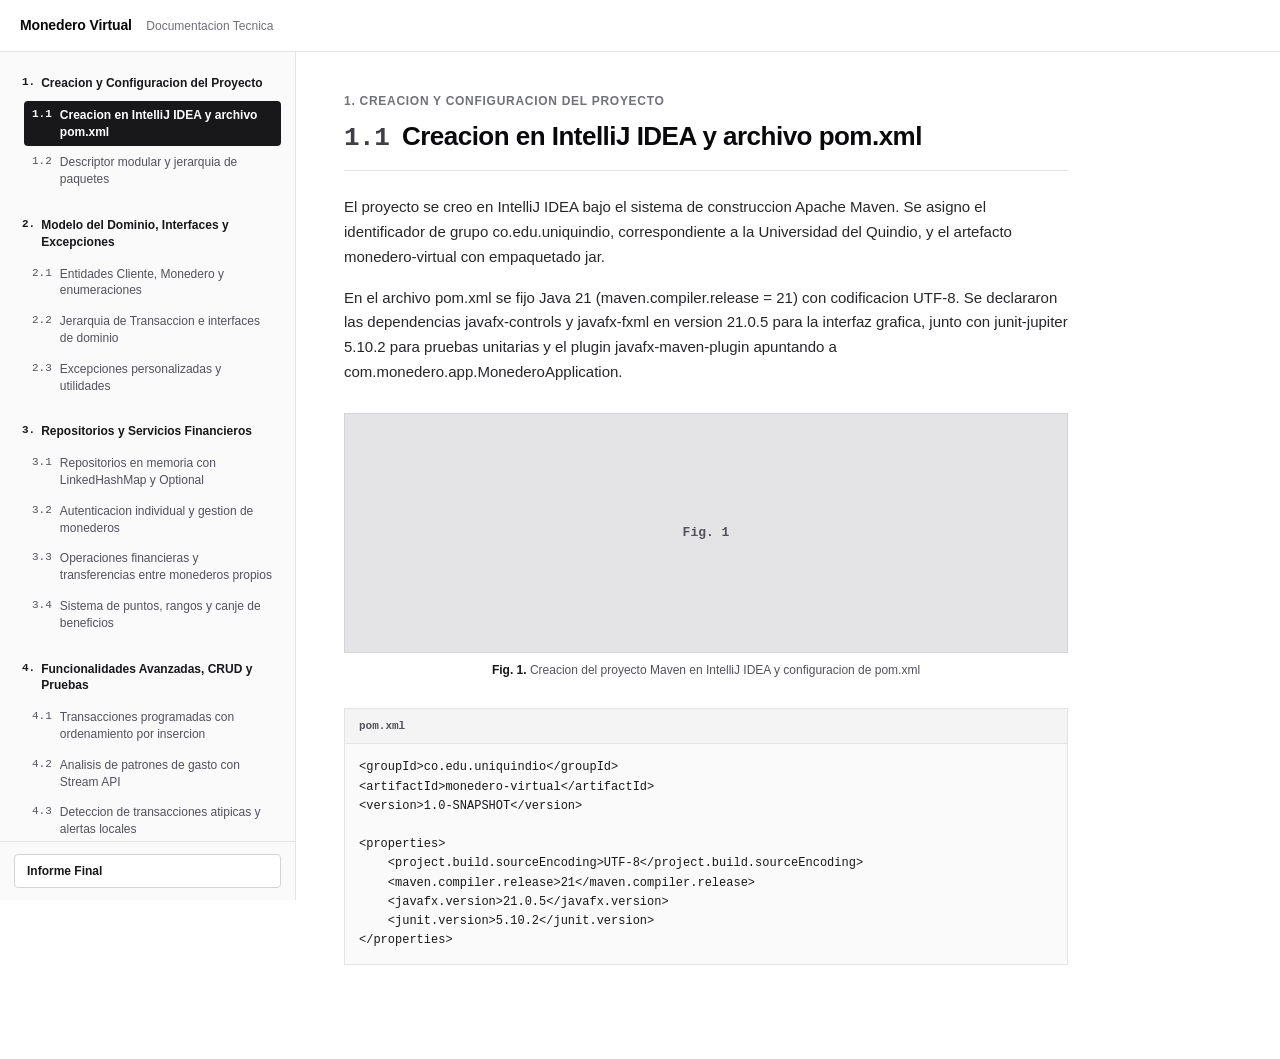
==== index.html @ 84a314a6 "Rename documentacion.html to index.html" ====
<!DOCTYPE html>
<html lang="es">
<head>
  <meta charset="UTF-8" />
  <meta name="viewport" content="width=device-width, initial-scale=1.0" />
  <title>Documentacion — Monedero Virtual</title>
  <style>
    *, *::before, *::after { box-sizing: border-box; }
    html, body { margin: 0; padding: 0; background: #ffffff; color: #18181b; font-family: -apple-system, BlinkMacSystemFont, "Segoe UI", Roboto, Helvetica, Arial, sans-serif; line-height: 1.65; }
    .topbar { position: sticky; top: 0; z-index: 20; height: 52px; border-bottom: 1px solid #e4e4e7; background: #ffffff; display: flex; align-items: center; justify-content: space-between; padding: 0 20px; }
    .topbar-title { font-size: 14px; font-weight: 700; color: #09090b; letter-spacing: -0.01em; }
    .topbar-sub { font-size: 12px; font-weight: 400; color: #71717a; margin-left: 10px; }
    .layout { display: flex; min-height: calc(100vh - 52px); }
    .sidebar { width: 296px; flex-shrink: 0; border-right: 1px solid #e4e4e7; background: #fafafa; display: flex; flex-direction: column; position: sticky; top: 52px; height: calc(100vh - 52px); }
    .sidebar-scroll { flex: 1; overflow-y: auto; padding: 18px 14px; }
    .nav-group { margin-bottom: 18px; }
    .nav-chapter { width: 100%; background: none; border: none; text-align: left; padding: 5px 8px; cursor: pointer; display: flex; gap: 6px; font-size: 12px; font-weight: 700; color: #18181b; line-height: 1.4; }
    .nav-chapter:hover { color: #000000; }
    .nav-subs { margin-top: 4px; padding-left: 10px; display: flex; flex-direction: column; gap: 2px; }
    .nav-sub { width: 100%; background: none; border: none; border-radius: 4px; text-align: left; padding: 6px 8px; cursor: pointer; display: flex; gap: 8px; font-size: 12px; font-weight: 400; color: #52525b; line-height: 1.4; }
    .nav-sub:hover { background: #f4f4f5; color: #09090b; }
    .nav-sub.active { background: #18181b; color: #ffffff; font-weight: 600; }
    .num { font-family: ui-monospace, SFMono-Regular, Menlo, Monaco, Consolas, monospace; font-size: 11px; flex-shrink: 0; }
    .sidebar-footer { border-top: 1px solid #e4e4e7; padding: 12px 14px; background: #fafafa; }
    .btn-informe { width: 100%; border: 1px solid #d4d4d8; background: #ffffff; border-radius: 4px; padding: 9px 12px; text-align: left; cursor: pointer; font-size: 12px; font-weight: 700; color: #18181b; }
    .btn-informe:hover { background: #f4f4f5; }
    .btn-informe.active { background: #18181b; border-color: #18181b; color: #ffffff; }
    .content { flex: 1; padding: 40px 48px 72px; max-width: 820px; }
    .doc-panel { display: none; }
    .doc-panel.active { display: block; }
    .chapter-kicker { margin: 0 0 8px; font-size: 12px; font-weight: 600; text-transform: uppercase; letter-spacing: 0.06em; color: #71717a; }
    h1 { margin: 0 0 24px; font-size: 26px; font-weight: 700; color: #09090b; letter-spacing: -0.02em; line-height: 1.25; border-bottom: 1px solid #e4e4e7; padding-bottom: 16px; }
    .title-num { font-family: ui-monospace, SFMono-Regular, Menlo, Monaco, Consolas, monospace; font-weight: 700; margin-right: 6px; color: #3f3f46; }
    .prose p { margin: 0 0 16px; font-size: 15px; font-weight: 400; color: #27272a; }
    .fig-wrapper { margin: 28px 0; }
    .fig-frame { height: 240px; width: 100%; background: #e4e4e7; border: 1px solid #d4d4d8; display: flex; align-items: center; justify-content: center; font-family: ui-monospace, SFMono-Regular, Menlo, Monaco, Consolas, monospace; font-size: 13px; font-weight: 600; color: #52525b; }
    figcaption { margin-top: 8px; text-align: center; font-size: 12px; font-weight: 400; color: #52525b; }
    figcaption strong { font-weight: 700; color: #18181b; }
    .code-box { margin: 24px 0; border: 1px solid #e4e4e7; background: #fafafa; }
    .code-header { border-bottom: 1px solid #e4e4e7; padding: 8px 14px; font-family: ui-monospace, SFMono-Regular, Menlo, Monaco, Consolas, monospace; font-size: 11px; font-weight: 600; color: #52525b; background: #f4f4f5; }
    pre { margin: 0; padding: 14px; overflow-x: auto; font-family: ui-monospace, SFMono-Regular, Menlo, Monaco, Consolas, monospace; font-size: 12px; line-height: 1.6; color: #18181b; }
    .informe-block { margin-top: 32px; }
    .informe-block h2 { margin: 0 0 18px; font-size: 19px; font-weight: 700; color: #09090b; border-bottom: 1px solid #e4e4e7; padding-bottom: 8px; }
    .informe-item { margin-bottom: 24px; }
    .informe-item h3 { margin: 0 0 8px; font-size: 15px; font-weight: 700; color: #18181b; }
    .informe-item p { margin: 0 0 10px; font-size: 14px; font-weight: 400; color: #27272a; }
    .informe-item ul { margin: 0 0 12px; padding-left: 20px; }
    .informe-item li { margin-bottom: 6px; font-size: 14px; font-weight: 400; color: #3f3f46; }
    @media (max-width: 860px) {
      .layout { flex-direction: column; }
      .sidebar { width: 100%; height: auto; position: static; border-right: none; border-bottom: 1px solid #e4e4e7; }
      .content { padding: 24px 20px 48px; }
    }
    @media print {
      .topbar, .sidebar { display: none !important; }
      .doc-panel { display: block !important; page-break-after: always; }
      .content { max-width: 100%; padding: 0; }
    }
  </style>
</head>
<body>
  <header class="topbar">
    <div>
      <span class="topbar-title">Monedero Virtual</span>
      <span class="topbar-sub">Documentacion Tecnica</span>
    </div>
  </header>
  <div class="layout">
    <aside class="sidebar">
      <div class="sidebar-scroll">
        
      <div class="nav-group">
        <button type="button" class="nav-chapter" data-target="sec-1-1">
          <span class="num">1.</span>
          <span>Creacion y Configuracion del Proyecto</span>
        </button>
        <div class="nav-subs">
          
            <button type="button" class="nav-sub" data-target="sec-1-1">
              <span class="num">1.1</span>
              <span>Creacion en IntelliJ IDEA y archivo pom.xml</span>
            </button>
            <button type="button" class="nav-sub" data-target="sec-1-2">
              <span class="num">1.2</span>
              <span>Descriptor modular y jerarquia de paquetes</span>
            </button>
        </div>
      </div>
      <div class="nav-group">
        <button type="button" class="nav-chapter" data-target="sec-2-1">
          <span class="num">2.</span>
          <span>Modelo del Dominio, Interfaces y Excepciones</span>
        </button>
        <div class="nav-subs">
          
            <button type="button" class="nav-sub" data-target="sec-2-1">
              <span class="num">2.1</span>
              <span>Entidades Cliente, Monedero y enumeraciones</span>
            </button>
            <button type="button" class="nav-sub" data-target="sec-2-2">
              <span class="num">2.2</span>
              <span>Jerarquia de Transaccion e interfaces de dominio</span>
            </button>
            <button type="button" class="nav-sub" data-target="sec-2-3">
              <span class="num">2.3</span>
              <span>Excepciones personalizadas y utilidades</span>
            </button>
        </div>
      </div>
      <div class="nav-group">
        <button type="button" class="nav-chapter" data-target="sec-3-1">
          <span class="num">3.</span>
          <span>Repositorios y Servicios Financieros</span>
        </button>
        <div class="nav-subs">
          
            <button type="button" class="nav-sub" data-target="sec-3-1">
              <span class="num">3.1</span>
              <span>Repositorios en memoria con LinkedHashMap y Optional</span>
            </button>
            <button type="button" class="nav-sub" data-target="sec-3-2">
              <span class="num">3.2</span>
              <span>Autenticacion individual y gestion de monederos</span>
            </button>
            <button type="button" class="nav-sub" data-target="sec-3-3">
              <span class="num">3.3</span>
              <span>Operaciones financieras y transferencias entre monederos propios</span>
            </button>
            <button type="button" class="nav-sub" data-target="sec-3-4">
              <span class="num">3.4</span>
              <span>Sistema de puntos, rangos y canje de beneficios</span>
            </button>
        </div>
      </div>
      <div class="nav-group">
        <button type="button" class="nav-chapter" data-target="sec-4-1">
          <span class="num">4.</span>
          <span>Funcionalidades Avanzadas, CRUD y Pruebas</span>
        </button>
        <div class="nav-subs">
          
            <button type="button" class="nav-sub" data-target="sec-4-1">
              <span class="num">4.1</span>
              <span>Transacciones programadas con ordenamiento por insercion</span>
            </button>
            <button type="button" class="nav-sub" data-target="sec-4-2">
              <span class="num">4.2</span>
              <span>Analisis de patrones de gasto con Stream API</span>
            </button>
            <button type="button" class="nav-sub" data-target="sec-4-3">
              <span class="num">4.3</span>
              <span>Deteccion de transacciones atipicas y alertas locales</span>
            </button>
            <button type="button" class="nav-sub" data-target="sec-4-4">
              <span class="num">4.4</span>
              <span>CRUD de lista de tareas personal por cliente</span>
            </button>
            <button type="button" class="nav-sub" data-target="sec-4-5">
              <span class="num">4.5</span>
              <span>Pruebas unitarias con JUnit 5</span>
            </button>
        </div>
      </div>
      <div class="nav-group">
        <button type="button" class="nav-chapter" data-target="sec-5-1">
          <span class="num">5.</span>
          <span>Interfaz Grafica JavaFX (FXML, Controladores y CSS)</span>
        </button>
        <div class="nav-subs">
          
            <button type="button" class="nav-sub" data-target="sec-5-1">
              <span class="num">5.1</span>
              <span>Inicio de sesion individual y contenedor principal</span>
            </button>
            <button type="button" class="nav-sub" data-target="sec-5-2">
              <span class="num">5.2</span>
              <span>Diseno responsivo, animaciones y correccion en FXML</span>
            </button>
        </div>
      </div>
      </div>
      <div class="sidebar-footer">
        <button type="button" class="btn-informe" data-target="informe-final">Informe Final</button>
      </div>
    </aside>
    <main class="content">
      
      <section id="sec-1-1" class="doc-panel active">
        <p class="chapter-kicker">1. Creacion y Configuracion del Proyecto</p>
        <h1><span class="title-num">1.1</span> Creacion en IntelliJ IDEA y archivo pom.xml</h1>
        <div class="prose">
          <p>El proyecto se creo en IntelliJ IDEA bajo el sistema de construccion Apache Maven. Se asigno el identificador de grupo co.edu.uniquindio, correspondiente a la Universidad del Quindio, y el artefacto monedero-virtual con empaquetado jar.</p>
<p>En el archivo pom.xml se fijo Java 21 (maven.compiler.release = 21) con codificacion UTF-8. Se declararon las dependencias javafx-controls y javafx-fxml en version 21.0.5 para la interfaz grafica, junto con junit-jupiter 5.10.2 para pruebas unitarias y el plugin javafx-maven-plugin apuntando a com.monedero.app.MonederoApplication.</p>
        </div>
        <figure class="fig-wrapper">
          <div class="fig-frame">
            <span>Fig. 1</span>
          </div>
          <figcaption><strong>Fig. 1.</strong> Creacion del proyecto Maven en IntelliJ IDEA y configuracion de pom.xml</figcaption>
        </figure>
        <div class="code-box">
                <div class="code-header">pom.xml</div>
                <pre><code>&lt;groupId&gt;co.edu.uniquindio&lt;/groupId&gt;
&lt;artifactId&gt;monedero-virtual&lt;/artifactId&gt;
&lt;version&gt;1.0-SNAPSHOT&lt;/version&gt;

&lt;properties&gt;
    &lt;project.build.sourceEncoding&gt;UTF-8&lt;/project.build.sourceEncoding&gt;
    &lt;maven.compiler.release&gt;21&lt;/maven.compiler.release&gt;
    &lt;javafx.version&gt;21.0.5&lt;/javafx.version&gt;
    &lt;junit.version&gt;5.10.2&lt;/junit.version&gt;
&lt;/properties&gt;</code></pre>
              </div>
      </section>

      <section id="sec-1-2" class="doc-panel">
        <p class="chapter-kicker">1. Creacion y Configuracion del Proyecto</p>
        <h1><span class="title-num">1.2</span> Descriptor modular y jerarquia de paquetes</h1>
        <div class="prose">
          <p>La estructura del proyecto se organizo en paquetes separados por responsabilidad: app (arranque y contexto compartido), domain.model (entidades y enumeraciones), domain.interfaces (contratos), domain.exception (excepciones propias), repository y repository.memory (persistencia en memoria), service (reglas de negocio), controller (controladores FXML) y util (validaciones y formatos).</p>
<p>En module-info.java se declaro el modulo com.monedero requiriendo javafx.controls y javafx.fxml. Se abrio com.monedero.controller hacia javafx.fxml para la inyeccion de componentes @FXML y com.monedero.domain.model hacia javafx.base para el enlace de datos en tablas TableView.</p>
        </div>
        <figure class="fig-wrapper">
          <div class="fig-frame">
            <span>Fig. 2</span>
          </div>
          <figcaption><strong>Fig. 2.</strong> Estructura de paquetes del proyecto Maven y archivo module-info.java</figcaption>
        </figure>
        <div class="code-box">
                <div class="code-header">src/main/java/module-info.java</div>
                <pre><code>module com.monedero {
    requires javafx.controls;
    requires javafx.fxml;

    opens com.monedero.controller to javafx.fxml;
    opens com.monedero.domain.model to javafx.base;

    exports com.monedero.app;
    exports com.monedero.domain.model;
    exports com.monedero.domain.interfaces;
    exports com.monedero.domain.exception;
    exports com.monedero.repository;
    exports com.monedero.repository.memory;
    exports com.monedero.service;
    exports com.monedero.controller;
    exports com.monedero.util;
}</code></pre>
              </div>
      </section>

      <section id="sec-2-1" class="doc-panel">
        <p class="chapter-kicker">2. Modelo del Dominio, Interfaces y Excepciones</p>
        <h1><span class="title-num">2.1</span> Entidades Cliente, Monedero y enumeraciones</h1>
        <div class="prose">
          <p>La clase Cliente representa a cada usuario individual del sistema. Almacena su UUID, nombre, correo, telefono, PIN de acceso validado mediante validarPin(), puntos acumulados, rango actual y colecciones internas de monederos, movimientos de puntos, alertas y canjes expuestas como listas inmodificables.</p>
<p>La clase Monedero administra el saldo mediante BigDecimal redondeado a dos decimales (RoundingMode.HALF_UP). El saldo solo puede alterarse mediante acreditar() y debitar(), verificando previamente que el monedero este activo y que el monto sea valido.</p>
<p>Las reglas fijas del negocio se definieron mediante ocho enumeraciones: RangoCliente (BRONCE, PLATA, ORO, PLATINO), TipoTransaccion, EstadoTransaccion, Frecuencia, TipoBeneficio, EstadoCanje, TipoAlerta y TipoMovimientoPuntos.</p>
        </div>
        <figure class="fig-wrapper">
          <div class="fig-frame">
            <span>Fig. 3</span>
          </div>
          <figcaption><strong>Fig. 3.</strong> Implementacion de las clases Cliente, Monedero y RangoCliente</figcaption>
        </figure>
        <div class="code-box">
                <div class="code-header">src/main/java/com/monedero/domain/model/Monedero.java</div>
                <pre><code>public void debitar(BigDecimal monto) {
    if (!activo) {
        throw new IllegalStateException(&quot;El monedero esta inactivo.&quot;);
    }
    if (monto == null || monto.compareTo(BigDecimal.ZERO) &lt;= 0) {
        throw new MontoInvalidoException(&quot;El monto a debitar debe ser mayor que cero.&quot;);
    }
    if (this.saldo.compareTo(monto) &lt; 0) {
        throw new SaldoInsuficienteException(&quot;Saldo insuficiente en el monedero &quot; + nombre + &quot;.&quot;);
    }
    this.saldo = this.saldo.subtract(monto).setScale(2, RoundingMode.HALF_UP);
}</code></pre>
              </div>
      </section>

      <section id="sec-2-2" class="doc-panel">
        <p class="chapter-kicker">2. Modelo del Dominio, Interfaces y Excepciones</p>
        <h1><span class="title-num">2.2</span> Jerarquia de Transaccion e interfaces de dominio</h1>
        <div class="prose">
          <p>Se definio la clase abstracta Transaccion implementando la interfaz Reversible. Esta superclase concentra los atributos comunes (id, monto, fecha, estado, descripcion, sospechosa, puntosGenerados) y declara los metodos abstractos ejecutar(), revertir(), obtenerTipo(), obtenerClientePrincipal() e involucraCliente(UUID).</p>
<p>De Transaccion heredan tres subclases concretas: Deposito, Retiro y Transferencia. Cada una implementa su propia logica de ejecucion y reversion. Adicionalmente se crearon las interfaces CalculadorPuntos y Notificable para desacoplar la puntuacion y el envio de alertas.</p>
        </div>
        <figure class="fig-wrapper">
          <div class="fig-frame">
            <span>Fig. 4</span>
          </div>
          <figcaption><strong>Fig. 4.</strong> Clase abstracta Transaccion, subclases e interfaces de dominio</figcaption>
        </figure>
        <div class="code-box">
                <div class="code-header">src/main/java/com/monedero/domain/model/Transaccion.java</div>
                <pre><code>public abstract class Transaccion implements Reversible {
    private final UUID id;
    private final BigDecimal monto;
    private final LocalDateTime fecha;
    private EstadoTransaccion estado;

    public abstract void ejecutar();
    @Override
    public abstract void revertir();
    public abstract TipoTransaccion obtenerTipo();
    public abstract Cliente obtenerClientePrincipal();
    public abstract boolean involucraCliente(UUID clienteId);
}</code></pre>
              </div>
      </section>

      <section id="sec-2-3" class="doc-panel">
        <p class="chapter-kicker">2. Modelo del Dominio, Interfaces y Excepciones</p>
        <h1><span class="title-num">2.3</span> Excepciones personalizadas y utilidades</h1>
        <div class="prose">
          <p>Para controlar los errores propios de la operacion financiera se crearon cuatro excepciones en com.monedero.domain.exception heredando de RuntimeException: SaldoInsuficienteException, PuntosInsuficientesException, MontoInvalidoException y EntidadNoEncontradaException.</p>
<p>En com.monedero.util se implementaron las clases Validaciones (verificacion de cadenas no vacias y conversion segura de montos positivos desde texto) y FormateadorMoneda (presentacion uniforme de cifras y fechas).</p>
        </div>
        <figure class="fig-wrapper">
          <div class="fig-frame">
            <span>Fig. 5</span>
          </div>
          <figcaption><strong>Fig. 5.</strong> Excepciones del dominio y clase utilitaria Validaciones</figcaption>
        </figure>
        <div class="code-box">
                <div class="code-header">src/main/java/com/monedero/util/Validaciones.java</div>
                <pre><code>public static BigDecimal parsearMontoPositivo(String texto) {
    if (texto == null || texto.trim().isEmpty()) {
        throw new MontoInvalidoException(&quot;Debe ingresar un monto.&quot;);
    }
    try {
        BigDecimal valor = new BigDecimal(texto.trim().replace(&quot;,&quot;, &quot;.&quot;));
        if (valor.compareTo(BigDecimal.ZERO) &lt;= 0) {
            throw new MontoInvalidoException(&quot;El monto debe ser mayor que cero.&quot;);
        }
        return valor;
    } catch (NumberFormatException e) {
        throw new MontoInvalidoException(&quot;El formato del monto no es valido.&quot;);
    }
}</code></pre>
              </div>
      </section>

      <section id="sec-3-1" class="doc-panel">
        <p class="chapter-kicker">3. Repositorios y Servicios Financieros</p>
        <h1><span class="title-num">3.1</span> Repositorios en memoria con LinkedHashMap y Optional</h1>
        <div class="prose">
          <p>La persistencia se abstrajo mediante cinco interfaces en com.monedero.repository (ClienteRepository, MonederoRepository, TransaccionRepository, BeneficioRepository y ProgramadaRepository) y sus respectivas implementaciones en com.monedero.repository.memory.</p>
<p>Cada implementacion en memoria utiliza un LinkedHashMap indexado por UUID para preservar el orden de insercion con busqueda directa y retorna Optional en las consultas por identificador.</p>
        </div>
        <figure class="fig-wrapper">
          <div class="fig-frame">
            <span>Fig. 6</span>
          </div>
          <figcaption><strong>Fig. 6.</strong> Implementacion de los repositorios en memoria</figcaption>
        </figure>
        <div class="code-box">
                <div class="code-header">src/main/java/com/monedero/repository/memory/InMemoryTransaccionRepository.java</div>
                <pre><code>public class InMemoryTransaccionRepository implements TransaccionRepository {
    private final Map&lt;UUID, Transaccion&gt; datos = new LinkedHashMap&lt;&gt;();

    @Override
    public Optional&lt;Transaccion&gt; buscarPorId(UUID id) {
        return Optional.ofNullable(datos.get(id));
    }

    @Override
    public List&lt;Transaccion&gt; obtenerPorCliente(UUID clienteId) {
        return datos.values().stream()
                .filter(t -&gt; t.involucraCliente(clienteId))
                .collect(Collectors.toList());
    }
}</code></pre>
              </div>
      </section>

      <section id="sec-3-2" class="doc-panel">
        <p class="chapter-kicker">3. Repositorios y Servicios Financieros</p>
        <h1><span class="title-num">3.2</span> Autenticacion individual y gestion de monederos</h1>
        <div class="prose">
          <p>ClienteService gestiona el registro de nuevas cuentas verificando correo unico y la autenticacion individual por correo y PIN en autenticar(correo, pin). Cada cuenta registrada inicia con un monedero principal activo.</p>
<p>MonederoService permite a cada cliente autenticado crear multiples monederos propios (por ejemplo Principal, Ahorros o Gastos), consultar el saldo total consolidado y activar o desactivar cada monedero de forma independiente.</p>
        </div>
        <figure class="fig-wrapper">
          <div class="fig-frame">
            <span>Fig. 7</span>
          </div>
          <figcaption><strong>Fig. 7.</strong> Gestion de multiples monederos por cliente activo</figcaption>
        </figure>
        <div class="code-box">
                <div class="code-header">src/main/java/com/monedero/service/ClienteService.java</div>
                <pre><code>public Cliente autenticar(String correo, String pin) {
    Validaciones.validarTextoNoVacio(correo, &quot;correo&quot;);
    Validaciones.validarTextoNoVacio(pin, &quot;PIN&quot;);
    String correoBuscado = correo.trim().toLowerCase();

    Cliente cliente = clienteRepository.obtenerTodos().stream()
            .filter(c -&gt; c.getCorreo().trim().toLowerCase().equals(correoBuscado))
            .findFirst()
            .orElseThrow(() -&gt; new EntidadNoEncontradaException(&quot;No existe una cuenta con ese correo.&quot;));

    if (!cliente.validarPin(pin)) {
        throw new IllegalArgumentException(&quot;El PIN ingresado es incorrecto.&quot;);
    }
    return cliente;
}</code></pre>
              </div>
      </section>

      <section id="sec-3-3" class="doc-panel">
        <p class="chapter-kicker">3. Repositorios y Servicios Financieros</p>
        <h1><span class="title-num">3.3</span> Operaciones financieras y transferencias entre monederos propios</h1>
        <div class="prose">
          <p>TransaccionService coordina depositos, retiros, transferencias y reversiones. Tras ejecutar la operacion y persistirla, actualiza puntos, ejecuta la deteccion de transacciones atipicas y verifica si el saldo descendio del umbral de alerta ($50.00).</p>
<p>Los retiros aplican una comision base del 1% y las transferencias hacia terceros una comision base del 2%, ajustadas segun el rango y beneficios del cliente. Cuando el monedero de origen y destino pertenecen al mismo propietario, la comision se establece en BigDecimal.ZERO ($0.00). La funcion revertirTransaccion() revierte tanto los fondos como los puntos generados.</p>
        </div>
        <figure class="fig-wrapper">
          <div class="fig-frame">
            <span>Fig. 8</span>
          </div>
          <figcaption><strong>Fig. 8.</strong> Ejecucion de transacciones y transferencia entre monederos propios</figcaption>
        </figure>
        <div class="code-box">
                <div class="code-header">src/main/java/com/monedero/service/TransaccionService.java</div>
                <pre><code>public Transferencia transferir(UUID origenId, UUID destinoId, BigDecimal monto, String descripcion) {
    Monedero origen = monederoService.buscarPorId(origenId);
    Monedero destino = monederoService.buscarPorId(destinoId);
    boolean entrePropios = origen.getPropietario() != null
            &amp;&amp; destino.getPropietario() != null
            &amp;&amp; origen.getPropietario().getId().equals(destino.getPropietario().getId());
    BigDecimal comision = entrePropios
            ? BigDecimal.ZERO
            : calcularComisionTransferencia(origen.getPropietario(), monto);
    Transferencia transferencia = new Transferencia(origen, destino, monto, comision, descripcion);
    transferencia.ejecutar();
    transaccionRepository.guardar(transferencia);
    puntosService.registrarPuntosPorTransaccion(transferencia);
    deteccionAtipicasService.analizarYAlertar(transferencia);
    verificarSaldoBajo(origen);
    return transferencia;
}</code></pre>
              </div>
      </section>

      <section id="sec-3-4" class="doc-panel">
        <p class="chapter-kicker">3. Repositorios y Servicios Financieros</p>
        <h1><span class="title-num">3.4</span> Sistema de puntos, rangos y canje de beneficios</h1>
        <div class="prose">
          <p>PuntosService implementa CalculadorPuntos otorgando puntos por cada bloque completo de 100 unidades: 1 punto en depositos, 2 en retiros y 3 en transferencias, mas la bonificacion porcentual del rango actual del cliente. Al acumular o revertir puntos, el cliente recalcula automaticamente su RangoCliente (BRONCE, PLATA, ORO o PLATINO).</p>
<p>BeneficioService valida la disponibilidad del beneficio y los puntos del cliente antes de registrar el canje en CanjeBeneficio. Si el beneficio es de tipo BONO_SALDO, acredita automaticamente el valor en el monedero activo del usuario.</p>
        </div>
        <figure class="fig-wrapper">
          <div class="fig-frame">
            <span>Fig. 9</span>
          </div>
          <figcaption><strong>Fig. 9.</strong> Modulo de puntos acumulados, rango actual y canje de beneficios</figcaption>
        </figure>
        <div class="code-box">
                <div class="code-header">src/main/java/com/monedero/service/PuntosService.java</div>
                <pre><code>int bloques = transaccion.getMonto().divideToIntegralValue(BLOQUE_PUNTOS).intValue();
int tasa = (tipo == TipoTransaccion.DEPOSITO) ? 1
        : (tipo == TipoTransaccion.RETIRO) ? 2 : 3;
int puntosBase = bloques * tasa;
Cliente cliente = transaccion.obtenerClientePrincipal();
if (cliente != null &amp;&amp; puntosBase &gt; 0) {
    double bono = cliente.getRango().getBonoPuntos();
    puntosBase += (int) Math.floor(puntosBase * bono);
}</code></pre>
              </div>
      </section>

      <section id="sec-4-1" class="doc-panel">
        <p class="chapter-kicker">4. Funcionalidades Avanzadas, CRUD y Pruebas</p>
        <h1><span class="title-num">4.1</span> Transacciones programadas con ordenamiento por insercion</h1>
        <div class="prose">
          <p>TransaccionProgramada modela operaciones unicas o recurrentes (DIARIA, SEMANAL, MENSUAL). En ProgramacionService.obtenerOrdenadasPorFecha() se implemento el algoritmo de ordenamiento por insercion (Insertion Sort) comparando la fecha de proxima ejecucion.</p>
<p>El metodo ejecutarPendientes() procesa en orden cronologico las operaciones cuya fecha ya se cumplio y emite alertas locales ante ejecuciones exitosas o fallidas.</p>
        </div>
        <figure class="fig-wrapper">
          <div class="fig-frame">
            <span>Fig. 10</span>
          </div>
          <figcaption><strong>Fig. 10.</strong> Programacion de transacciones ordenadas por fecha de ejecucion</figcaption>
        </figure>
        <div class="code-box">
                <div class="code-header">src/main/java/com/monedero/service/ProgramacionService.java</div>
                <pre><code>public List&lt;TransaccionProgramada&gt; obtenerOrdenadasPorFecha() {
    List&lt;TransaccionProgramada&gt; lista = new ArrayList&lt;&gt;(programadaRepository.obtenerActivas());
    for (int i = 1; i &lt; lista.size(); i++) {
        TransaccionProgramada actual = lista.get(i);
        int j = i - 1;
        while (j &gt;= 0 &amp;&amp; lista.get(j).getProximaEjecucion().isAfter(actual.getProximaEjecucion())) {
            lista.set(j + 1, lista.get(j));
            j--;
        }
        lista.set(j + 1, actual);
    }
    return lista;
}</code></pre>
              </div>
      </section>

      <section id="sec-4-2" class="doc-panel">
        <p class="chapter-kicker">4. Funcionalidades Avanzadas, CRUD y Pruebas</p>
        <h1><span class="title-num">4.2</span> Analisis de patrones de gasto con Stream API</h1>
        <div class="prose">
          <p>AnalisisGastosService procesa las transacciones completadas mediante Stream API y colectores (groupingBy, reducing) para calcular ingresos totales, gastos totales, egresos agrupados por tipo y las operaciones de mayor valor.</p>
<p>Los metodos esIngresoParaCliente() y esGastoParaCliente() excluyen las transferencias internas realizadas entre monederos del mismo titular para no distorsionar las metricas reales de ingreso o gasto.</p>
        </div>
        <figure class="fig-wrapper">
          <div class="fig-frame">
            <span>Fig. 11</span>
          </div>
          <figcaption><strong>Fig. 11.</strong> Vista de analisis de gastos y totales calculados con Stream API</figcaption>
        </figure>
        <div class="code-box">
                <div class="code-header">src/main/java/com/monedero/service/AnalisisGastosService.java</div>
                <pre><code>public Map&lt;TipoTransaccion, BigDecimal&gt; agruparGastosPorTipo(UUID clienteId) {
    return transaccionRepository.obtenerPorCliente(clienteId).stream()
            .filter(t -&gt; t.getEstado() == EstadoTransaccion.COMPLETADA)
            .filter(t -&gt; esGastoParaCliente(t, clienteId))
            .collect(Collectors.groupingBy(
                    Transaccion::obtenerTipo,
                    LinkedHashMap::new,
                    Collectors.reducing(BigDecimal.ZERO, Transaccion::getMonto, BigDecimal::add)
            ));
}</code></pre>
              </div>
      </section>

      <section id="sec-4-3" class="doc-panel">
        <p class="chapter-kicker">4. Funcionalidades Avanzadas, CRUD y Pruebas</p>
        <h1><span class="title-num">4.3</span> Deteccion de transacciones atipicas y alertas locales</h1>
        <div class="prose">
          <p>DeteccionAtipicasService evalua cada movimiento cuando el cliente posee al menos tres transacciones completadas previas. Calcula el promedio historico y la desviacion estandar poblacional en tiempo O(n) para obtener el umbral promedio + 2 * desviacion.</p>
<p>Cuando una transaccion supera ese umbral, se marca como sospechosa y NotificacionService registra una alerta local de tipo TRANSACCION_ATIPICA en el historial del cliente.</p>
        </div>
        <figure class="fig-wrapper">
          <div class="fig-frame">
            <span>Fig. 12</span>
          </div>
          <figcaption><strong>Fig. 12.</strong> Deteccion de transacciones atipicas y listado de alertas locales</figcaption>
        </figure>
        <div class="code-box">
                <div class="code-header">src/main/java/com/monedero/service/DeteccionAtipicasService.java</div>
                <pre><code>public double calcularDesviacionEstandar(List&lt;Double&gt; montos, double promedio) {
    if (montos == null || montos.isEmpty()) {
        return 0.0;
    }
    double sumaCuadrados = montos.stream()
            .mapToDouble(m -&gt; Math.pow(m - promedio, 2))
            .sum();
    return Math.sqrt(sumaCuadrados / montos.size());
}

public double calcularUmbral(List&lt;Double&gt; montos) {
    double promedio = calcularPromedio(montos);
    double desviacion = calcularDesviacionEstandar(montos, promedio);
    return promedio + (2.0 * desviacion);
}</code></pre>
              </div>
      </section>

      <section id="sec-4-4" class="doc-panel">
        <p class="chapter-kicker">4. Funcionalidades Avanzadas, CRUD y Pruebas</p>
        <h1><span class="title-num">4.4</span> CRUD de lista de tareas personal por cliente</h1>
        <div class="prose">
          <p>Se implemento la entidad Tarea, el servicio TareaService y el controlador TareaController asociado a tareas-view.fxml para administrar una lista de tareas simple vinculada al identificador del cliente activo.</p>
<p>El modulo cubre todas las operaciones CRUD: crear tareas validando titulo obligatorio, listar las tareas del cliente autenticado, actualizar titulo/descripcion/fecha limite, alternar el estado completada/pendiente y eliminar tareas seleccionadas.</p>
        </div>
        <figure class="fig-wrapper">
          <div class="fig-frame">
            <span>Fig. 13</span>
          </div>
          <figcaption><strong>Fig. 13.</strong> Interfaz CRUD de lista de tareas en JavaFX</figcaption>
        </figure>
        <div class="code-box">
                <div class="code-header">src/main/java/com/monedero/service/TareaService.java</div>
                <pre><code>public Tarea actualizar(UUID id, String titulo, String descripcion, LocalDate fechaLimite) {
    Validaciones.validarTextoNoVacio(titulo, &quot;titulo&quot;);
    Tarea tarea = buscarPorId(id);
    tarea.setTitulo(titulo.trim());
    tarea.setDescripcion(descripcion == null ? &quot;&quot; : descripcion.trim());
    tarea.setFechaLimite(fechaLimite);
    return tarea;
}</code></pre>
              </div>
      </section>

      <section id="sec-4-5" class="doc-panel">
        <p class="chapter-kicker">4. Funcionalidades Avanzadas, CRUD y Pruebas</p>
        <h1><span class="title-num">4.5</span> Pruebas unitarias con JUnit 5</h1>
        <div class="prose">
          <p>En src/test/java/com/monedero/ se escribieron ocho clases de prueba con JUnit 5 cubriendo reglas de rango, registro y autenticacion de clientes, gestion de monederos, transacciones, comision cero entre monederos propios, puntos, canje de beneficios, ordenamiento por insercion y deteccion de anomalias.</p>
        </div>
        <figure class="fig-wrapper">
          <div class="fig-frame">
            <span>Fig. 14</span>
          </div>
          <figcaption><strong>Fig. 14.</strong> Ejecucion de pruebas unitarias con JUnit 5</figcaption>
        </figure>
        <div class="code-box">
                <div class="code-header">src/test/java/com/monedero/service/TransaccionServiceTest.java</div>
                <pre><code>@Test
void transferirEntreMonederosDelMismoClienteNoCobraComision() {
    Monedero ahorros = monederoService.crearMonedero(cliente.getId(), &quot;Ahorros&quot;, new BigDecimal(&quot;200.00&quot;));
    Transferencia tx = transaccionService.transferir(
            origen.getId(), ahorros.getId(), new BigDecimal(&quot;100.00&quot;), &quot;Traslado interno&quot;
    );
    assertEquals(new BigDecimal(&quot;0.00&quot;), tx.getComision());
    assertEquals(new BigDecimal(&quot;400.00&quot;), origen.consultarSaldo());
    assertEquals(new BigDecimal(&quot;300.00&quot;), ahorros.consultarSaldo());
}</code></pre>
              </div>
      </section>

      <section id="sec-5-1" class="doc-panel">
        <p class="chapter-kicker">5. Interfaz Grafica JavaFX (FXML, Controladores y CSS)</p>
        <h1><span class="title-num">5.1</span> Inicio de sesion individual y contenedor principal</h1>
        <div class="prose">
          <p>Al iniciar MonederoApplication se muestra login-view.fxml para autenticar a un cliente individual o registrar una cuenta nueva. Al validar las credenciales, AppContext guarda el cliente activo y abre main-view.fxml.</p>
<p>MainController organiza la navegacion lateral donde cada boton carga una vista FXML especifica dentro del contenedor central: Mis Monederos, Transacciones, Puntos y Beneficios, Programadas, Reportes y Alertas, Mi Perfil y Lista de Tareas.</p>
        </div>
        <figure class="fig-wrapper">
          <div class="fig-frame">
            <span>Fig. 15</span>
          </div>
          <figcaption><strong>Fig. 15.</strong> Pantalla de inicio de sesion y ventana principal de la aplicacion</figcaption>
        </figure>
        <div class="code-box">
                <div class="code-header">src/main/java/com/monedero/controller/MainController.java</div>
                <pre><code>private void cargarVista(String rutaFxml) {
    URL recurso = getClass().getResource(rutaFxml);
    if (recurso == null) {
        return;
    }
    try {
        FXMLLoader loader = new FXMLLoader(recurso);
        Node vista = loader.load();
        contenedorVista.getChildren().setAll(vista);
        animarEntrada(vista);
        actualizarResumenSuperior();
    } catch (IOException e) {
        e.printStackTrace();
    }
}</code></pre>
              </div>
      </section>

      <section id="sec-5-2" class="doc-panel">
        <p class="chapter-kicker">5. Interfaz Grafica JavaFX (FXML, Controladores y CSS)</p>
        <h1><span class="title-num">5.2</span> Diseno responsivo, animaciones y correccion en FXML</h1>
        <div class="prose">
          <p>Las transiciones entre vistas se implementaron en animarEntrada() combinando FadeTransition y TranslateTransition durante 200 ms. La hoja styles.css define la apariencia visual y las vistas emplean ScrollPane, FlowPane y ajuste proporcional de columnas en TableView para adaptarse a distintos tamanos de pantalla.</p>
<p>Al probar la pestana de Reportes y Alertas se corrigio un fallo de carga provocado porque FXMLLoader interpreta los atributos de texto que inician con &#39;$&#39; (como text=&quot;$0.00&quot;) como expresiones de variables del contexto. Se elimino el prefijo &#39;$&#39; literal en los valores iniciales del FXML y se separo el modulo en dos pestanas: Analisis de Gastos y Anomalias y Alertas.</p>
        </div>
        <figure class="fig-wrapper">
          <div class="fig-frame">
            <span>Fig. 16</span>
          </div>
          <figcaption><strong>Fig. 16.</strong> Vista de Reportes y Alertas corregida y adaptada a diferentes tamanos</figcaption>
        </figure>
        <div class="code-box">
                <div class="code-header">src/main/java/com/monedero/controller/MainController.java</div>
                <pre><code>private void animarEntrada(Node nodo) {
    nodo.setOpacity(0);
    nodo.setTranslateY(10);

    FadeTransition fade = new FadeTransition(Duration.millis(200), nodo);
    fade.setFromValue(0);
    fade.setToValue(1);

    TranslateTransition slide = new TranslateTransition(Duration.millis(200), nodo);
    slide.setFromY(10);
    slide.setToY(0);

    new ParallelTransition(fade, slide).play();
}</code></pre>
              </div>
      </section>
      
    <section id="informe-final" class="doc-panel">
      <p class="chapter-kicker">Entrega Final</p>
      <h1>Informe Final</h1>

      <div class="informe-block">
        <h2>1. Pasos del Pensamiento Computacional</h2>
        
          <div class="informe-item">
            <h3>1. Abstraccion</h3>
            <p>Consistio en identificar los elementos esenciales del problema del monedero virtual y descartar detalles tecnicos ajenos al alcance academico (como pasarelas bancarias externas o servidores remotos).</p>
            <ul>
              <li>Se abstrajo a cada usuario en la clase Cliente con credenciales de acceso (correo y PIN), puntos acumulados, rango actual y sus colecciones asociadas.</li>
<li>Las cuentas del cliente se modelaron mediante Monedero con saldo decimal exacto (BigDecimal) y estado activo/inactivo.</li>
<li>Depositos, retiros y transferencias se unificaron bajo la abstraccion comun Transaccion con monto, fecha, estado y operaciones de ejecucion y reversion.</li>
            </ul>
          </div>

          <div class="informe-item">
            <h3>2. Descomposicion</h3>
            <p>El sistema se dividio en capas y modulos independientes para resolver cada requerimiento por separado y facilitar su mantenimiento y prueba.</p>
            <ul>
              <li>Separacion estructural en paquetes: app, domain (model, interfaces, exception), repository, service, controller y util.</li>
<li>Division de la logica de negocio en servicios especializados: ClienteService, MonederoService, TransaccionService, PuntosService, BeneficioService, ProgramacionService, AnalisisGastosService, DeteccionAtipicasService, NotificacionService y TareaService.</li>
<li>Division de la interfaz grafica en nueve archivos FXML independientes, asignando cada funcionalidad solicitada a su propia vista y controlador.</li>
            </ul>
          </div>

          <div class="informe-item">
            <h3>3. Reconocimiento de patrones</h3>
            <p>Se identificaron comportamientos repetitivos en el manejo de datos y flujos de operacion para resolverlos mediante estructuras reutilizables.</p>
            <ul>
              <li>Patron de persistencia uniforme: los cinco repositorios en memoria replican la misma estructura basada en LinkedHashMap&lt;UUID, Entidad&gt; y retorno Optional&lt;T&gt;.</li>
<li>Patron de ciclo financiero: toda operacion monetaria sigue la secuencia validacion -&gt; ejecucion -&gt; registro -&gt; calculo de puntos -&gt; analisis de atipicidad.</li>
<li>Patron de refresco en interfaz: AppContext centraliza una accion de actualizacion para refrescar el encabezado de usuario, rango y puntos tras cualquier operacion.</li>
            </ul>
          </div>

          <div class="informe-item">
            <h3>4. Codificacion</h3>
            <p>Traduccion del diseno y los algoritmos definidos a codigo Java 21 compilado con Maven, JavaFX y validado mediante pruebas unitarias JUnit 5.</p>
            <ul>
              <li>Implementacion del algoritmo de ordenamiento por insercion (Insertion Sort) en ProgramacionService.obtenerOrdenadasPorFecha().</li>
<li>Codificacion del calculo estadistico O(n) de promedio, desviacion estandar poblacional y umbral (promedio + 2 * desviacion) en DeteccionAtipicasService.</li>
<li>Implementacion de consultas funcionales con Stream API y lambdas en AnalisisGastosService y validacion automatizada de reglas en ocho suites de JUnit 5.</li>
            </ul>
          </div>
      </div>

      <div class="informe-block">
        <h2>2. Analisis Tecnico de los Principios de la Programacion Orientada a Objetos</h2>
        
          <div class="informe-item">
            <h3>1. Abstraccion</h3>
            <p>Se aplico definiendo clases abstractas e interfaces que especifican que operaciones debe cumplir un componente sin depender de su implementacion interna.</p>
            <ul>
              <li>La clase abstracta Transaccion establece la estructura base de todo movimiento financiero y declara los metodos abstractos ejecutar(), revertir(), obtenerTipo(), obtenerClientePrincipal() e involucraCliente(UUID).</li>
<li>Las interfaces Reversible, CalculadorPuntos y Notificable definen contratos especificos implementados por las clases de dominio y servicio.</li>
<li>Las interfaces del paquete repository (ClienteRepository, MonederoRepository, TransaccionRepository, BeneficioRepository y ProgramadaRepository) abstraen el almacenamiento frente a la capa de servicios.</li>
            </ul>
            <div class="code-box">
                    <div class="code-header">src/main/java/com/monedero/domain/interfaces/CalculadorPuntos.java</div>
                    <pre><code>public interface CalculadorPuntos {
    int calcularPuntos(Transaccion transaccion);
}

public class PuntosService implements CalculadorPuntos {
    @Override
    public int calcularPuntos(Transaccion transaccion) {
        // Calculo por bloques de 100 segun tipo y bono de rango
    }
}</code></pre>
                  </div>
          </div>

          <div class="informe-item">
            <h3>2. Encapsulamiento</h3>
            <p>Se protegio el estado interno de las entidades declarando atributos privados y restringiendo cualquier modificacion a metodos con reglas de validacion.</p>
            <ul>
              <li>En Monedero, el atributo saldo es private y no posee metodo setSaldo(); solo cambia a traves de acreditar() y debitar() luego de validar estado activo, monto positivo y saldo suficiente.</li>
<li>En Cliente, el PIN es privado y se verifica exclusivamente mediante validarPin() sin exponerlo al exterior.</li>
<li>Las listas internas de Cliente (monederos, historialPuntos, alertas y canjes) se exponen mediante Collections.unmodifiableList() para impedir alteraciones directas fuera de la clase.</li>
            </ul>
            <div class="code-box">
                    <div class="code-header">src/main/java/com/monedero/domain/model/Cliente.java</div>
                    <pre><code>private String pin;
private final List&lt;Monedero&gt; monederos = new ArrayList&lt;&gt;();

public boolean validarPin(String intento) {
    return intento != null &amp;&amp; this.pin.equals(intento.trim());
}

public List&lt;Monedero&gt; obtenerMonederos() {
    return Collections.unmodifiableList(monederos);
}</code></pre>
                  </div>
          </div>

          <div class="informe-item">
            <h3>3. Herencia</h3>
            <p>Permitio reutilizar atributos, validaciones y comportamiento comun mediante especializacion de clases padre hacia clases hijas.</p>
            <ul>
              <li>Deposito, Retiro y Transferencia extienden la clase abstracta Transaccion, heredando el identificador UUID, el monto escalado a dos decimales, la fecha, el estado, la descripcion, el indicador sospechosa y los puntos generados.</li>
<li>Las excepciones de negocio (SaldoInsuficienteException, PuntosInsuficientesException, MontoInvalidoException y EntidadNoEncontradaException) heredan de RuntimeException para integrarse de manera uniforme en el manejo de errores.</li>
            </ul>
            <div class="code-box">
                    <div class="code-header">src/main/java/com/monedero/domain/model/Deposito.java</div>
                    <pre><code>public class Deposito extends Transaccion {
    private final Monedero monederoDestino;

    public Deposito(Monedero monederoDestino, BigDecimal monto, String descripcion) {
        super(monto, descripcion);
        if (monederoDestino == null) {
            throw new IllegalArgumentException(&quot;El monedero destino es obligatorio.&quot;);
        }
        this.monederoDestino = monederoDestino;
    }
}</code></pre>
                  </div>
          </div>

          <div class="informe-item">
            <h3>4. Polimorfismo</h3>
            <p>Se empleo para tratar instancias concretas de distintas subclases o implementaciones a traves de un tipo padre o interfaz comun, resolviendo en tiempo de ejecucion el comportamiento especifico.</p>
            <ul>
              <li>En TransaccionService.revertirTransaccion(), el metodo invoca transaccion.revertir() sobre una referencia de tipo Transaccion; en tiempo de ejecucion se ejecuta la reversion especifica de Deposito, Retiro o Transferencia.</li>
<li>En InMemoryTransaccionRepository.obtenerPorCliente(), cada transaccion evalua t.involucraCliente(clienteId) segun sus propios monederos involucrados.</li>
<li>En PuntosService.calcularPuntos(Transaccion), un unico metodo recibe cualquier subclase de Transaccion e invoca obtenerTipo() y obtenerClientePrincipal() sin duplicar logica por cada tipo.</li>
            </ul>
            <div class="code-box">
                    <div class="code-header">src/main/java/com/monedero/service/TransaccionService.java</div>
                    <pre><code>public void revertirTransaccion(UUID transaccionId) {
    Transaccion transaccion = transaccionRepository.buscarPorId(transaccionId)
            .orElseThrow(() -&gt; new EntidadNoEncontradaException(&quot;Transaccion no encontrada.&quot;));
    transaccion.revertir();
    transaccionRepository.guardar(transaccion);
    puntosService.revertirPuntosDeTransaccion(transaccion);
}</code></pre>
                  </div>
          </div>
      </div>
    </section>
  
    </main>
  </div>
  <script>
    (function () {
      var buttons = document.querySelectorAll("[data-target]");
      var panels = document.querySelectorAll(".doc-panel");
      function activar(id) {
        for (var i = 0; i < panels.length; i++) {
          panels[i].classList.toggle("active", panels[i].id === id);
        }
        for (var j = 0; j < buttons.length; j++) {
          var b = buttons[j];
          if (b.classList.contains("nav-sub") || b.classList.contains("btn-informe")) {
            b.classList.toggle("active", b.getAttribute("data-target") === id);
          }
        }
        window.scrollTo({ top: 0 });
      }
      for (var k = 0; k < buttons.length; k++) {
        buttons[k].addEventListener("click", function () {
          activar(this.getAttribute("data-target"));
        });
      }
      activar("sec-1-1");
    })();
  </script>
</body>
</html>
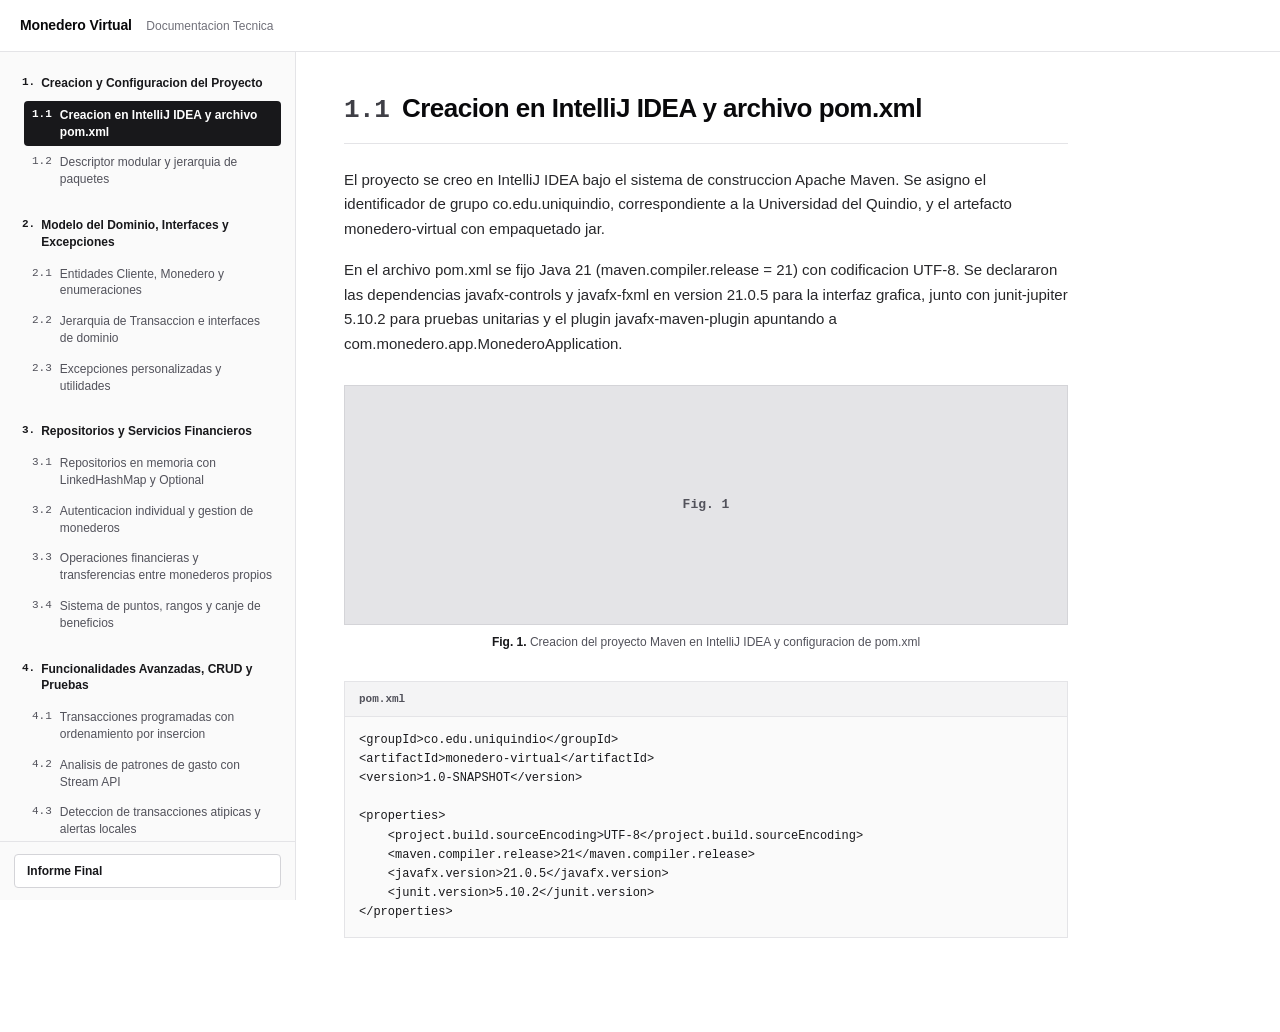
==== commit 606b8742: "Eliminacion de bug, repeticion en titulos principales" ====
--- a/index.html
+++ b/index.html
@@ -186,7 +186,6 @@
     <main class="content">
       
       <section id="sec-1-1" class="doc-panel active">
-        <p class="chapter-kicker">1. Creacion y Configuracion del Proyecto</p>
         <h1><span class="title-num">1.1</span> Creacion en IntelliJ IDEA y archivo pom.xml</h1>
         <div class="prose">
           <p>El proyecto se creo en IntelliJ IDEA bajo el sistema de construccion Apache Maven. Se asigno el identificador de grupo co.edu.uniquindio, correspondiente a la Universidad del Quindio, y el artefacto monedero-virtual con empaquetado jar.</p>
@@ -214,7 +213,6 @@
       </section>
 
       <section id="sec-1-2" class="doc-panel">
-        <p class="chapter-kicker">1. Creacion y Configuracion del Proyecto</p>
         <h1><span class="title-num">1.2</span> Descriptor modular y jerarquia de paquetes</h1>
         <div class="prose">
           <p>La estructura del proyecto se organizo en paquetes separados por responsabilidad: app (arranque y contexto compartido), domain.model (entidades y enumeraciones), domain.interfaces (contratos), domain.exception (excepciones propias), repository y repository.memory (persistencia en memoria), service (reglas de negocio), controller (controladores FXML) y util (validaciones y formatos).</p>
@@ -249,7 +247,6 @@
       </section>
 
       <section id="sec-2-1" class="doc-panel">
-        <p class="chapter-kicker">2. Modelo del Dominio, Interfaces y Excepciones</p>
         <h1><span class="title-num">2.1</span> Entidades Cliente, Monedero y enumeraciones</h1>
         <div class="prose">
           <p>La clase Cliente representa a cada usuario individual del sistema. Almacena su UUID, nombre, correo, telefono, PIN de acceso validado mediante validarPin(), puntos acumulados, rango actual y colecciones internas de monederos, movimientos de puntos, alertas y canjes expuestas como listas inmodificables.</p>
@@ -280,7 +277,6 @@
       </section>
 
       <section id="sec-2-2" class="doc-panel">
-        <p class="chapter-kicker">2. Modelo del Dominio, Interfaces y Excepciones</p>
         <h1><span class="title-num">2.2</span> Jerarquia de Transaccion e interfaces de dominio</h1>
         <div class="prose">
           <p>Se definio la clase abstracta Transaccion implementando la interfaz Reversible. Esta superclase concentra los atributos comunes (id, monto, fecha, estado, descripcion, sospechosa, puntosGenerados) y declara los metodos abstractos ejecutar(), revertir(), obtenerTipo(), obtenerClientePrincipal() e involucraCliente(UUID).</p>
@@ -311,7 +307,6 @@
       </section>
 
       <section id="sec-2-3" class="doc-panel">
-        <p class="chapter-kicker">2. Modelo del Dominio, Interfaces y Excepciones</p>
         <h1><span class="title-num">2.3</span> Excepciones personalizadas y utilidades</h1>
         <div class="prose">
           <p>Para controlar los errores propios de la operacion financiera se crearon cuatro excepciones en com.monedero.domain.exception heredando de RuntimeException: SaldoInsuficienteException, PuntosInsuficientesException, MontoInvalidoException y EntidadNoEncontradaException.</p>
@@ -343,7 +338,6 @@
       </section>
 
       <section id="sec-3-1" class="doc-panel">
-        <p class="chapter-kicker">3. Repositorios y Servicios Financieros</p>
         <h1><span class="title-num">3.1</span> Repositorios en memoria con LinkedHashMap y Optional</h1>
         <div class="prose">
           <p>La persistencia se abstrajo mediante cinco interfaces en com.monedero.repository (ClienteRepository, MonederoRepository, TransaccionRepository, BeneficioRepository y ProgramadaRepository) y sus respectivas implementaciones en com.monedero.repository.memory.</p>
@@ -376,7 +370,6 @@
       </section>
 
       <section id="sec-3-2" class="doc-panel">
-        <p class="chapter-kicker">3. Repositorios y Servicios Financieros</p>
         <h1><span class="title-num">3.2</span> Autenticacion individual y gestion de monederos</h1>
         <div class="prose">
           <p>ClienteService gestiona el registro de nuevas cuentas verificando correo unico y la autenticacion individual por correo y PIN en autenticar(correo, pin). Cada cuenta registrada inicia con un monedero principal activo.</p>
@@ -409,7 +402,6 @@
       </section>
 
       <section id="sec-3-3" class="doc-panel">
-        <p class="chapter-kicker">3. Repositorios y Servicios Financieros</p>
         <h1><span class="title-num">3.3</span> Operaciones financieras y transferencias entre monederos propios</h1>
         <div class="prose">
           <p>TransaccionService coordina depositos, retiros, transferencias y reversiones. Tras ejecutar la operacion y persistirla, actualiza puntos, ejecuta la deteccion de transacciones atipicas y verifica si el saldo descendio del umbral de alerta ($50.00).</p>
@@ -444,7 +436,6 @@
       </section>
 
       <section id="sec-3-4" class="doc-panel">
-        <p class="chapter-kicker">3. Repositorios y Servicios Financieros</p>
         <h1><span class="title-num">3.4</span> Sistema de puntos, rangos y canje de beneficios</h1>
         <div class="prose">
           <p>PuntosService implementa CalculadorPuntos otorgando puntos por cada bloque completo de 100 unidades: 1 punto en depositos, 2 en retiros y 3 en transferencias, mas la bonificacion porcentual del rango actual del cliente. Al acumular o revertir puntos, el cliente recalcula automaticamente su RangoCliente (BRONCE, PLATA, ORO o PLATINO).</p>
@@ -471,7 +462,6 @@
       </section>
 
       <section id="sec-4-1" class="doc-panel">
-        <p class="chapter-kicker">4. Funcionalidades Avanzadas, CRUD y Pruebas</p>
         <h1><span class="title-num">4.1</span> Transacciones programadas con ordenamiento por insercion</h1>
         <div class="prose">
           <p>TransaccionProgramada modela operaciones unicas o recurrentes (DIARIA, SEMANAL, MENSUAL). En ProgramacionService.obtenerOrdenadasPorFecha() se implemento el algoritmo de ordenamiento por insercion (Insertion Sort) comparando la fecha de proxima ejecucion.</p>
@@ -502,7 +492,6 @@
       </section>
 
       <section id="sec-4-2" class="doc-panel">
-        <p class="chapter-kicker">4. Funcionalidades Avanzadas, CRUD y Pruebas</p>
         <h1><span class="title-num">4.2</span> Analisis de patrones de gasto con Stream API</h1>
         <div class="prose">
           <p>AnalisisGastosService procesa las transacciones completadas mediante Stream API y colectores (groupingBy, reducing) para calcular ingresos totales, gastos totales, egresos agrupados por tipo y las operaciones de mayor valor.</p>
@@ -530,7 +519,6 @@
       </section>
 
       <section id="sec-4-3" class="doc-panel">
-        <p class="chapter-kicker">4. Funcionalidades Avanzadas, CRUD y Pruebas</p>
         <h1><span class="title-num">4.3</span> Deteccion de transacciones atipicas y alertas locales</h1>
         <div class="prose">
           <p>DeteccionAtipicasService evalua cada movimiento cuando el cliente posee al menos tres transacciones completadas previas. Calcula el promedio historico y la desviacion estandar poblacional en tiempo O(n) para obtener el umbral promedio + 2 * desviacion.</p>
@@ -589,7 +577,6 @@
       </section>
 
       <section id="sec-4-5" class="doc-panel">
-        <p class="chapter-kicker">4. Funcionalidades Avanzadas, CRUD y Pruebas</p>
         <h1><span class="title-num">4.5</span> Pruebas unitarias con JUnit 5</h1>
         <div class="prose">
           <p>En src/test/java/com/monedero/ se escribieron ocho clases de prueba con JUnit 5 cubriendo reglas de rango, registro y autenticacion de clientes, gestion de monederos, transacciones, comision cero entre monederos propios, puntos, canje de beneficios, ordenamiento por insercion y deteccion de anomalias.</p>
@@ -616,7 +603,6 @@
       </section>
 
       <section id="sec-5-1" class="doc-panel">
-        <p class="chapter-kicker">5. Interfaz Grafica JavaFX (FXML, Controladores y CSS)</p>
         <h1><span class="title-num">5.1</span> Inicio de sesion individual y contenedor principal</h1>
         <div class="prose">
           <p>Al iniciar MonederoApplication se muestra login-view.fxml para autenticar a un cliente individual o registrar una cuenta nueva. Al validar las credenciales, AppContext guarda el cliente activo y abre main-view.fxml.</p>
@@ -649,7 +635,6 @@
       </section>
 
       <section id="sec-5-2" class="doc-panel">
-        <p class="chapter-kicker">5. Interfaz Grafica JavaFX (FXML, Controladores y CSS)</p>
         <h1><span class="title-num">5.2</span> Diseno responsivo, animaciones y correccion en FXML</h1>
         <div class="prose">
           <p>Las transiciones entre vistas se implementaron en animarEntrada() combinando FadeTransition y TranslateTransition durante 200 ms. La hoja styles.css define la apariencia visual y las vistas emplean ScrollPane, FlowPane y ajuste proporcional de columnas en TableView para adaptarse a distintos tamanos de pantalla.</p>
@@ -681,7 +666,6 @@
       </section>
       
     <section id="informe-final" class="doc-panel">
-      <p class="chapter-kicker">Entrega Final</p>
       <h1>Informe Final</h1>
 
       <div class="informe-block">
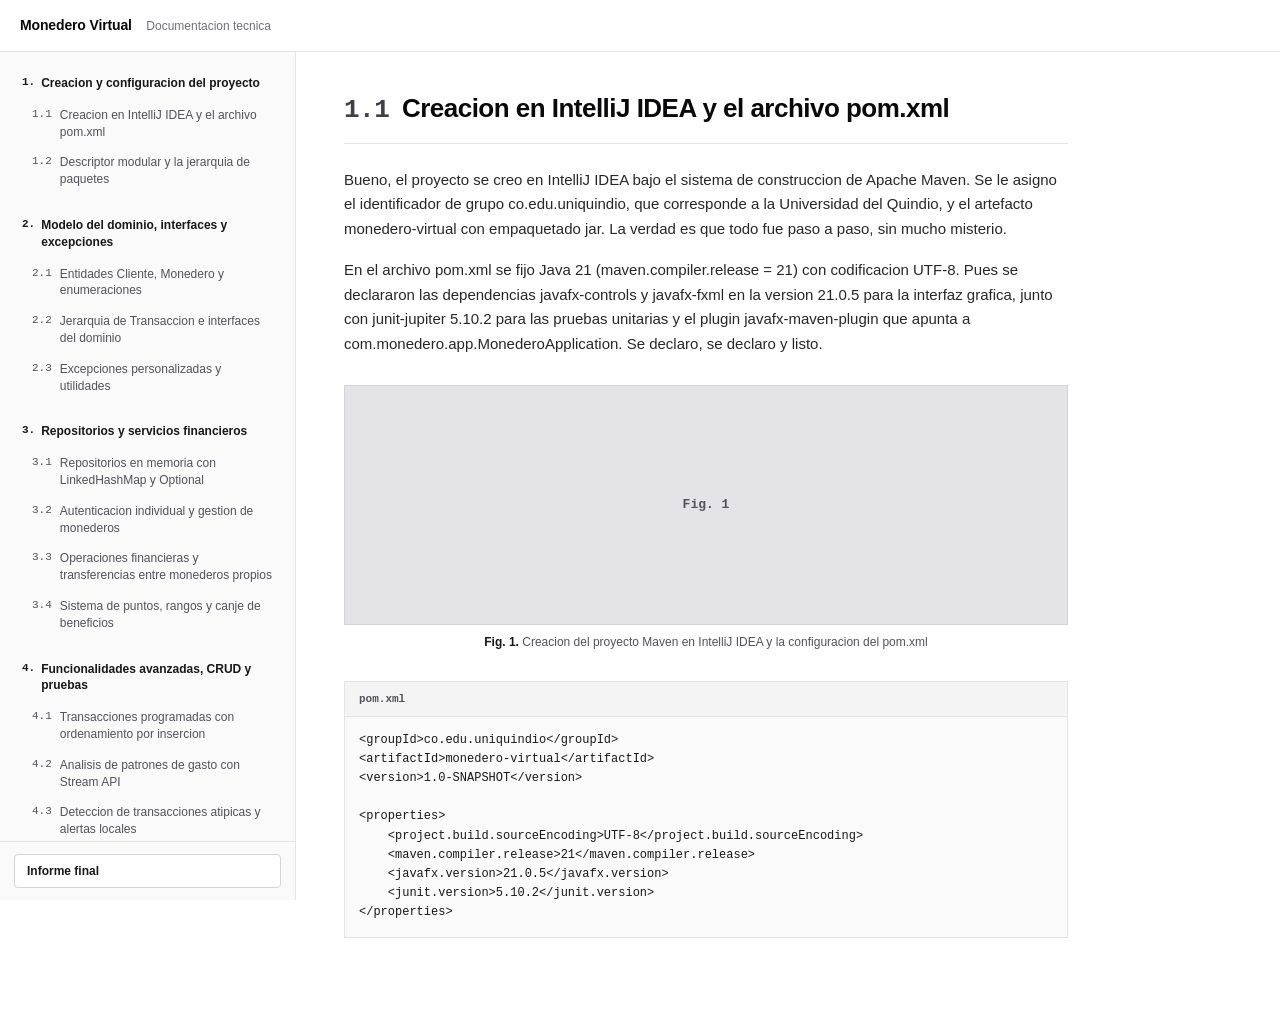
==== commit df86ad1d: "Refactorizacion errores en pantalla grande" ====
--- a/index.html
+++ b/index.html
@@ -62,7 +62,7 @@
   <header class="topbar">
     <div>
       <span class="topbar-title">Monedero Virtual</span>
-      <span class="topbar-sub">Documentacion Tecnica</span>
+      <span class="topbar-sub">Documentacion tecnica</span>
     </div>
   </header>
   <div class="layout">
@@ -72,24 +72,24 @@
       <div class="nav-group">
         <button type="button" class="nav-chapter" data-target="sec-1-1">
           <span class="num">1.</span>
-          <span>Creacion y Configuracion del Proyecto</span>
+          <span>Creacion y configuracion del proyecto</span>
         </button>
         <div class="nav-subs">
           
             <button type="button" class="nav-sub" data-target="sec-1-1">
               <span class="num">1.1</span>
-              <span>Creacion en IntelliJ IDEA y archivo pom.xml</span>
+              <span>Creacion en IntelliJ IDEA y el archivo pom.xml</span>
             </button>
             <button type="button" class="nav-sub" data-target="sec-1-2">
               <span class="num">1.2</span>
-              <span>Descriptor modular y jerarquia de paquetes</span>
+              <span>Descriptor modular y la jerarquia de paquetes</span>
             </button>
         </div>
       </div>
       <div class="nav-group">
         <button type="button" class="nav-chapter" data-target="sec-2-1">
           <span class="num">2.</span>
-          <span>Modelo del Dominio, Interfaces y Excepciones</span>
+          <span>Modelo del dominio, interfaces y excepciones</span>
         </button>
         <div class="nav-subs">
           
@@ -99,7 +99,7 @@
             </button>
             <button type="button" class="nav-sub" data-target="sec-2-2">
               <span class="num">2.2</span>
-              <span>Jerarquia de Transaccion e interfaces de dominio</span>
+              <span>Jerarquia de Transaccion e interfaces del dominio</span>
             </button>
             <button type="button" class="nav-sub" data-target="sec-2-3">
               <span class="num">2.3</span>
@@ -110,7 +110,7 @@
       <div class="nav-group">
         <button type="button" class="nav-chapter" data-target="sec-3-1">
           <span class="num">3.</span>
-          <span>Repositorios y Servicios Financieros</span>
+          <span>Repositorios y servicios financieros</span>
         </button>
         <div class="nav-subs">
           
@@ -135,7 +135,7 @@
       <div class="nav-group">
         <button type="button" class="nav-chapter" data-target="sec-4-1">
           <span class="num">4.</span>
-          <span>Funcionalidades Avanzadas, CRUD y Pruebas</span>
+          <span>Funcionalidades avanzadas, CRUD y pruebas</span>
         </button>
         <div class="nav-subs">
           
@@ -164,7 +164,7 @@
       <div class="nav-group">
         <button type="button" class="nav-chapter" data-target="sec-5-1">
           <span class="num">5.</span>
-          <span>Interfaz Grafica JavaFX (FXML, Controladores y CSS)</span>
+          <span>Interfaz grafica JavaFX (FXML, controladores y CSS)</span>
         </button>
         <div class="nav-subs">
           
@@ -180,22 +180,22 @@
       </div>
       </div>
       <div class="sidebar-footer">
-        <button type="button" class="btn-informe" data-target="informe-final">Informe Final</button>
+        <button type="button" class="btn-informe" data-target="informe-final">Informe final</button>
       </div>
     </aside>
     <main class="content">
       
       <section id="sec-1-1" class="doc-panel active">
-        <h1><span class="title-num">1.1</span> Creacion en IntelliJ IDEA y archivo pom.xml</h1>
-        <div class="prose">
-          <p>El proyecto se creo en IntelliJ IDEA bajo el sistema de construccion Apache Maven. Se asigno el identificador de grupo co.edu.uniquindio, correspondiente a la Universidad del Quindio, y el artefacto monedero-virtual con empaquetado jar.</p>
-<p>En el archivo pom.xml se fijo Java 21 (maven.compiler.release = 21) con codificacion UTF-8. Se declararon las dependencias javafx-controls y javafx-fxml en version 21.0.5 para la interfaz grafica, junto con junit-jupiter 5.10.2 para pruebas unitarias y el plugin javafx-maven-plugin apuntando a com.monedero.app.MonederoApplication.</p>
+        <h1><span class="title-num">1.1</span> Creacion en IntelliJ IDEA y el archivo pom.xml</h1>
+        <div class="prose">
+          <p>Bueno, el proyecto se creo en IntelliJ IDEA bajo el sistema de construccion de Apache Maven. Se le asigno el identificador de grupo co.edu.uniquindio, que corresponde a la Universidad del Quindio, y el artefacto monedero-virtual con empaquetado jar. La verdad es que todo fue paso a paso, sin mucho misterio.</p>
+<p>En el archivo pom.xml se fijo Java 21 (maven.compiler.release = 21) con codificacion UTF-8. Pues se declararon las dependencias javafx-controls y javafx-fxml en la version 21.0.5 para la interfaz grafica, junto con junit-jupiter 5.10.2 para las pruebas unitarias y el plugin javafx-maven-plugin que apunta a com.monedero.app.MonederoApplication. Se declaro, se declaro y listo.</p>
         </div>
         <figure class="fig-wrapper">
           <div class="fig-frame">
             <span>Fig. 1</span>
           </div>
-          <figcaption><strong>Fig. 1.</strong> Creacion del proyecto Maven en IntelliJ IDEA y configuracion de pom.xml</figcaption>
+          <figcaption><strong>Fig. 1.</strong> Creacion del proyecto Maven en IntelliJ IDEA y la configuracion del pom.xml</figcaption>
         </figure>
         <div class="code-box">
                 <div class="code-header">pom.xml</div>
@@ -213,16 +213,16 @@
       </section>
 
       <section id="sec-1-2" class="doc-panel">
-        <h1><span class="title-num">1.2</span> Descriptor modular y jerarquia de paquetes</h1>
-        <div class="prose">
-          <p>La estructura del proyecto se organizo en paquetes separados por responsabilidad: app (arranque y contexto compartido), domain.model (entidades y enumeraciones), domain.interfaces (contratos), domain.exception (excepciones propias), repository y repository.memory (persistencia en memoria), service (reglas de negocio), controller (controladores FXML) y util (validaciones y formatos).</p>
-<p>En module-info.java se declaro el modulo com.monedero requiriendo javafx.controls y javafx.fxml. Se abrio com.monedero.controller hacia javafx.fxml para la inyeccion de componentes @FXML y com.monedero.domain.model hacia javafx.base para el enlace de datos en tablas TableView.</p>
+        <h1><span class="title-num">1.2</span> Descriptor modular y la jerarquia de paquetes</h1>
+        <div class="prose">
+          <p>La estructura del proyecto se organizo en paquetes separados por responsabilidad: app (arranque y contexto compartido), domain.model (entidades y enumeraciones), domain.interfaces (contratos), domain.exception (excepciones propias), repository y repository.memory (persistencia en memoria), service (reglas de negocio), controller (controladores FXML) y util (validaciones y formatos). Todo bien separadito, la verdad.</p>
+<p>En module-info.java se declaro el modulo com.monedero requiriendo javafx.controls y javafx.fxml. Se abrio com.monedero.controller hacia javafx.fxml para la inyeccion de los componentes @FXML y com.monedero.domain.model hacia javafx.base para el enlace de datos en las tablas TableView. Nada del otro mundo, pues.</p>
         </div>
         <figure class="fig-wrapper">
           <div class="fig-frame">
             <span>Fig. 2</span>
           </div>
-          <figcaption><strong>Fig. 2.</strong> Estructura de paquetes del proyecto Maven y archivo module-info.java</figcaption>
+          <figcaption><strong>Fig. 2.</strong> Estructura de paquetes del proyecto Maven y el archivo module-info.java</figcaption>
         </figure>
         <div class="code-box">
                 <div class="code-header">src/main/java/module-info.java</div>
@@ -249,9 +249,9 @@
       <section id="sec-2-1" class="doc-panel">
         <h1><span class="title-num">2.1</span> Entidades Cliente, Monedero y enumeraciones</h1>
         <div class="prose">
-          <p>La clase Cliente representa a cada usuario individual del sistema. Almacena su UUID, nombre, correo, telefono, PIN de acceso validado mediante validarPin(), puntos acumulados, rango actual y colecciones internas de monederos, movimientos de puntos, alertas y canjes expuestas como listas inmodificables.</p>
-<p>La clase Monedero administra el saldo mediante BigDecimal redondeado a dos decimales (RoundingMode.HALF_UP). El saldo solo puede alterarse mediante acreditar() y debitar(), verificando previamente que el monedero este activo y que el monto sea valido.</p>
-<p>Las reglas fijas del negocio se definieron mediante ocho enumeraciones: RangoCliente (BRONCE, PLATA, ORO, PLATINO), TipoTransaccion, EstadoTransaccion, Frecuencia, TipoBeneficio, EstadoCanje, TipoAlerta y TipoMovimientoPuntos.</p>
+          <p>La clase Cliente representa a cada usuario individual del sistema. Almacena su UUID, nombre, correo, telefono, PIN de acceso que se valida mediante validarPin(), puntos acumulados, rango actual y colecciones internas de monederos, movimientos de puntos, alertas y canjes que se exponen como listas inmodificables. Bastante completo el cliente, la verdad.</p>
+<p>La clase Monedero administra el saldo mediante BigDecimal redondeado a dos decimales (RoundingMode.HALF_UP). Pues el saldo solo se puede alterar mediante acreditar() y debitar(), verificando previamente que el monedero este activo y que el monto sea valido. No hay otra forma, de que no.</p>
+<p>Las reglas fijas del negocio se definieron mediante ocho enumeraciones: RangoCliente (BRONCE, PLATA, ORO, PLATINO), TipoTransaccion, EstadoTransaccion, Frecuencia, TipoBeneficio, EstadoCanje, TipoAlerta y TipoMovimientoPuntos. Ocho en total, ni una mas ni una menos.</p>
         </div>
         <figure class="fig-wrapper">
           <div class="fig-frame">
@@ -277,10 +277,10 @@
       </section>
 
       <section id="sec-2-2" class="doc-panel">
-        <h1><span class="title-num">2.2</span> Jerarquia de Transaccion e interfaces de dominio</h1>
-        <div class="prose">
-          <p>Se definio la clase abstracta Transaccion implementando la interfaz Reversible. Esta superclase concentra los atributos comunes (id, monto, fecha, estado, descripcion, sospechosa, puntosGenerados) y declara los metodos abstractos ejecutar(), revertir(), obtenerTipo(), obtenerClientePrincipal() e involucraCliente(UUID).</p>
-<p>De Transaccion heredan tres subclases concretas: Deposito, Retiro y Transferencia. Cada una implementa su propia logica de ejecucion y reversion. Adicionalmente se crearon las interfaces CalculadorPuntos y Notificable para desacoplar la puntuacion y el envio de alertas.</p>
+        <h1><span class="title-num">2.2</span> Jerarquia de Transaccion e interfaces del dominio</h1>
+        <div class="prose">
+          <p>Se definio la clase abstracta Transaccion que implementa la interfaz Reversible. Esta superclase concentra los atributos comunes (id, monto, fecha, estado, descripcion, sospechosa, puntosGenerados) y declara los metodos abstractos ejecutar(), revertir(), obtenerTipo(), obtenerClientePrincipal() e involucraCliente(UUID). Todo bien definido desde arriba, pues.</p>
+<p>De Transaccion heredan tres subclases concretas: Deposito, Retiro y Transferencia. Cada una implementa su propia logica de ejecucion y de reversion. Ademas se crearon las interfaces CalculadorPuntos y Notificable para desacoplar la puntuacion y el envio de alertas. Se crearon, se crearon y ya.</p>
         </div>
         <figure class="fig-wrapper">
           <div class="fig-frame">
@@ -309,8 +309,8 @@
       <section id="sec-2-3" class="doc-panel">
         <h1><span class="title-num">2.3</span> Excepciones personalizadas y utilidades</h1>
         <div class="prose">
-          <p>Para controlar los errores propios de la operacion financiera se crearon cuatro excepciones en com.monedero.domain.exception heredando de RuntimeException: SaldoInsuficienteException, PuntosInsuficientesException, MontoInvalidoException y EntidadNoEncontradaException.</p>
-<p>En com.monedero.util se implementaron las clases Validaciones (verificacion de cadenas no vacias y conversion segura de montos positivos desde texto) y FormateadorMoneda (presentacion uniforme de cifras y fechas).</p>
+          <p>Para controlar los errores propios de la operacion financiera se crearon cuatro excepciones en com.monedero.domain.exception que heredan de RuntimeException: SaldoInsuficienteException, PuntosInsuficientesException, MontoInvalidoException y EntidadNoEncontradaException. Cuatro excepciones, ni mas ni menos.</p>
+<p>En com.monedero.util se implementaron las clases Validaciones (verificacion de cadenas no vacias y conversion segura de montos positivos desde texto) y FormateadorMoneda (presentacion uniforme de cifras y fechas). La verdad es que estas utilidades salvan bastante.</p>
         </div>
         <figure class="fig-wrapper">
           <div class="fig-frame">
@@ -340,8 +340,8 @@
       <section id="sec-3-1" class="doc-panel">
         <h1><span class="title-num">3.1</span> Repositorios en memoria con LinkedHashMap y Optional</h1>
         <div class="prose">
-          <p>La persistencia se abstrajo mediante cinco interfaces en com.monedero.repository (ClienteRepository, MonederoRepository, TransaccionRepository, BeneficioRepository y ProgramadaRepository) y sus respectivas implementaciones en com.monedero.repository.memory.</p>
-<p>Cada implementacion en memoria utiliza un LinkedHashMap indexado por UUID para preservar el orden de insercion con busqueda directa y retorna Optional en las consultas por identificador.</p>
+          <p>La persistencia se abstrajo mediante cinco interfaces en com.monedero.repository (ClienteRepository, MonederoRepository, TransaccionRepository, BeneficioRepository y ProgramadaRepository) y sus respectivas implementaciones en com.monedero.repository.memory. Cinco interfaces, cinco implementaciones, todo cuadrado.</p>
+<p>Cada implementacion en memoria utiliza un LinkedHashMap indexado por UUID para preservar el orden de insercion con busqueda directa y retorna Optional en las consultas por identificador. La verdad, cada implementacion sigue el mismo patron, que no es casualidad.</p>
         </div>
         <figure class="fig-wrapper">
           <div class="fig-frame">
@@ -372,8 +372,8 @@
       <section id="sec-3-2" class="doc-panel">
         <h1><span class="title-num">3.2</span> Autenticacion individual y gestion de monederos</h1>
         <div class="prose">
-          <p>ClienteService gestiona el registro de nuevas cuentas verificando correo unico y la autenticacion individual por correo y PIN en autenticar(correo, pin). Cada cuenta registrada inicia con un monedero principal activo.</p>
-<p>MonederoService permite a cada cliente autenticado crear multiples monederos propios (por ejemplo Principal, Ahorros o Gastos), consultar el saldo total consolidado y activar o desactivar cada monedero de forma independiente.</p>
+          <p>ClienteService gestiona el registro de nuevas cuentas verificando correo unico y la autenticacion individual por correo y PIN en autenticar(correo, pin). Cada cuenta registrada inicia con un monedero principal activo. Pues asi de simple.</p>
+<p>MonederoService permite a cada cliente autenticado crear multiples monederos propios (por ejemplo Principal, Ahorros o Gastos), consultar el saldo total consolidado y activar o desactivar cada monedero de forma independiente. Se puede tener varios, la verdad es que si.</p>
         </div>
         <figure class="fig-wrapper">
           <div class="fig-frame">
@@ -404,8 +404,8 @@
       <section id="sec-3-3" class="doc-panel">
         <h1><span class="title-num">3.3</span> Operaciones financieras y transferencias entre monederos propios</h1>
         <div class="prose">
-          <p>TransaccionService coordina depositos, retiros, transferencias y reversiones. Tras ejecutar la operacion y persistirla, actualiza puntos, ejecuta la deteccion de transacciones atipicas y verifica si el saldo descendio del umbral de alerta ($50.00).</p>
-<p>Los retiros aplican una comision base del 1% y las transferencias hacia terceros una comision base del 2%, ajustadas segun el rango y beneficios del cliente. Cuando el monedero de origen y destino pertenecen al mismo propietario, la comision se establece en BigDecimal.ZERO ($0.00). La funcion revertirTransaccion() revierte tanto los fondos como los puntos generados.</p>
+          <p>TransaccionService coordina depositos, retiros, transferencias y reversiones. Tras ejecutar la operacion y persistirla, actualiza puntos, ejecuta la deteccion de transacciones atipicas y verifica de que el saldo descendio del umbral de alerta ($50.00). De que si, de que si.</p>
+<p>Los retiros aplican una comision base del 1% y las transferencias hacia terceros una comision base del 2%, ajustadas segun el rango y beneficios del cliente. Cuando el monedero de origen y destino pertenecen al mismo propietario, la comision se establece en BigDecimal.ZERO ($0.00). La funcion revertirTransaccion() revierte tanto los fondos como los puntos generados. O sea, todo vuelve como estaba.</p>
         </div>
         <figure class="fig-wrapper">
           <div class="fig-frame">
@@ -438,8 +438,8 @@
       <section id="sec-3-4" class="doc-panel">
         <h1><span class="title-num">3.4</span> Sistema de puntos, rangos y canje de beneficios</h1>
         <div class="prose">
-          <p>PuntosService implementa CalculadorPuntos otorgando puntos por cada bloque completo de 100 unidades: 1 punto en depositos, 2 en retiros y 3 en transferencias, mas la bonificacion porcentual del rango actual del cliente. Al acumular o revertir puntos, el cliente recalcula automaticamente su RangoCliente (BRONCE, PLATA, ORO o PLATINO).</p>
-<p>BeneficioService valida la disponibilidad del beneficio y los puntos del cliente antes de registrar el canje en CanjeBeneficio. Si el beneficio es de tipo BONO_SALDO, acredita automaticamente el valor en el monedero activo del usuario.</p>
+          <p>PuntosService implementa CalculadorPuntos otorgando puntos por cada bloque completo de 100 unidades: 1 punto en depositos, 2 en retiros y 3 en transferencias, mas la bonificacion porcentual del rango actual del cliente. Al acumular o revertir puntos, el cliente recalcula automaticamente su RangoCliente (BRONCE, PLATA, ORO o PLATINO). Se recalcula solo, o sea, sin que uno haga nada.</p>
+<p>BeneficioService valida la disponibilidad del beneficio y los puntos del cliente antes de registrar el canje en CanjeBeneficio. Si el beneficio es de tipo BONO_SALDO, acredita automaticamente el valor en el monedero activo del usuario. Pues eso, que el saldo sube sin que uno mueva un dedo.</p>
         </div>
         <figure class="fig-wrapper">
           <div class="fig-frame">
@@ -464,8 +464,8 @@
       <section id="sec-4-1" class="doc-panel">
         <h1><span class="title-num">4.1</span> Transacciones programadas con ordenamiento por insercion</h1>
         <div class="prose">
-          <p>TransaccionProgramada modela operaciones unicas o recurrentes (DIARIA, SEMANAL, MENSUAL). En ProgramacionService.obtenerOrdenadasPorFecha() se implemento el algoritmo de ordenamiento por insercion (Insertion Sort) comparando la fecha de proxima ejecucion.</p>
-<p>El metodo ejecutarPendientes() procesa en orden cronologico las operaciones cuya fecha ya se cumplio y emite alertas locales ante ejecuciones exitosas o fallidas.</p>
+          <p>TransaccionProgramada modela operaciones unicas o recurrentes (DIARIA, SEMANAL, MENSUAL). En ProgramacionService.obtenerOrdenadasPorFecha() se implemento el algoritmo de ordenamiento por insercion (Insertion Sort) comparando la fecha de proxima ejecucion. Un algoritmo clasico, la verdad, de los que uno ve en clase.</p>
+<p>El metodo ejecutarPendientes() procesa en orden cronologico las operaciones cuya fecha ya se cumplio y emite alertas locales ante ejecuciones exitosas o fallidas. Pues eso, que avisa cuando algo sale bien y cuando sale mal.</p>
         </div>
         <figure class="fig-wrapper">
           <div class="fig-frame">
@@ -494,8 +494,8 @@
       <section id="sec-4-2" class="doc-panel">
         <h1><span class="title-num">4.2</span> Analisis de patrones de gasto con Stream API</h1>
         <div class="prose">
-          <p>AnalisisGastosService procesa las transacciones completadas mediante Stream API y colectores (groupingBy, reducing) para calcular ingresos totales, gastos totales, egresos agrupados por tipo y las operaciones de mayor valor.</p>
-<p>Los metodos esIngresoParaCliente() y esGastoParaCliente() excluyen las transferencias internas realizadas entre monederos del mismo titular para no distorsionar las metricas reales de ingreso o gasto.</p>
+          <p>AnalisisGastosService procesa las transacciones completadas mediante Stream API y colectores (groupingBy, reducing) para calcular ingresos totales, gastos totales, egresos agrupados por tipo y las operaciones de mayor valor. Se procesa, se agrupa, se reduce, todo con la misma API.</p>
+<p>Los metodos esIngresoParaCliente() y esGastoParaCliente() excluyen las transferencias internas realizadas entre monederos del mismo titular para no distorsionar las metricas reales de ingreso o gasto. La verdad es que si no las excluyeran, las cuentas saldrian mal.</p>
         </div>
         <figure class="fig-wrapper">
           <div class="fig-frame">
@@ -521,8 +521,8 @@
       <section id="sec-4-3" class="doc-panel">
         <h1><span class="title-num">4.3</span> Deteccion de transacciones atipicas y alertas locales</h1>
         <div class="prose">
-          <p>DeteccionAtipicasService evalua cada movimiento cuando el cliente posee al menos tres transacciones completadas previas. Calcula el promedio historico y la desviacion estandar poblacional en tiempo O(n) para obtener el umbral promedio + 2 * desviacion.</p>
-<p>Cuando una transaccion supera ese umbral, se marca como sospechosa y NotificacionService registra una alerta local de tipo TRANSACCION_ATIPICA en el historial del cliente.</p>
+          <p>DeteccionAtipicasService evalua cada movimiento cuando el cliente posee al menos tres transacciones completadas previas. Calcula el promedio historico y la desviacion estandar poblacional en tiempo O(n) para obtener el umbral promedio + 2 * desviacion. Pues eso, puro calculo estadistico.</p>
+<p>Cuando una transaccion supera ese umbral, se marca como sospechosa y NotificacionService registra una alerta local de tipo TRANSACCION_ATIPICA en el historial del cliente. Se marca, se registra, se avisa, todo en orden.</p>
         </div>
         <figure class="fig-wrapper">
           <div class="fig-frame">
@@ -551,11 +551,11 @@
       </section>
 
       <section id="sec-4-4" class="doc-panel">
-        <p class="chapter-kicker">4. Funcionalidades Avanzadas, CRUD y Pruebas</p>
+        <p class="chapter-kicker">4. Funcionalidades avanzadas, CRUD y pruebas</p>
         <h1><span class="title-num">4.4</span> CRUD de lista de tareas personal por cliente</h1>
         <div class="prose">
-          <p>Se implemento la entidad Tarea, el servicio TareaService y el controlador TareaController asociado a tareas-view.fxml para administrar una lista de tareas simple vinculada al identificador del cliente activo.</p>
-<p>El modulo cubre todas las operaciones CRUD: crear tareas validando titulo obligatorio, listar las tareas del cliente autenticado, actualizar titulo/descripcion/fecha limite, alternar el estado completada/pendiente y eliminar tareas seleccionadas.</p>
+          <p>Se implemento la entidad Tarea, el servicio TareaService y el controlador TareaController asociado a tareas-view.fxml para administrar una lista de tareas simple vinculada al identificador del cliente activo. Una lista de tareas, pues, como la de cualquier app.</p>
+<p>El modulo cubre todas las operaciones CRUD: crear tareas validando titulo obligatorio, listar las tareas del cliente autenticado, actualizar titulo/descripcion/fecha limite, alternar el estado completada/pendiente y eliminar tareas seleccionadas. Se crea, se lista, se actualiza, se alterna, se elimina. Todo el ciclo completo.</p>
         </div>
         <figure class="fig-wrapper">
           <div class="fig-frame">
@@ -579,7 +579,7 @@
       <section id="sec-4-5" class="doc-panel">
         <h1><span class="title-num">4.5</span> Pruebas unitarias con JUnit 5</h1>
         <div class="prose">
-          <p>En src/test/java/com/monedero/ se escribieron ocho clases de prueba con JUnit 5 cubriendo reglas de rango, registro y autenticacion de clientes, gestion de monederos, transacciones, comision cero entre monederos propios, puntos, canje de beneficios, ordenamiento por insercion y deteccion de anomalias.</p>
+          <p>En src/test/java/com/monedero/ se escribieron ocho clases de prueba con JUnit 5 cubriendo reglas de rango, registro y autenticacion de clientes, gestion de monederos, transacciones, comision cero entre monederos propios, puntos, canje de beneficios, ordenamiento por insercion y deteccion de anomalias. Ocho clases de prueba, y la verdad es que se agradecen.</p>
         </div>
         <figure class="fig-wrapper">
           <div class="fig-frame">
@@ -605,8 +605,8 @@
       <section id="sec-5-1" class="doc-panel">
         <h1><span class="title-num">5.1</span> Inicio de sesion individual y contenedor principal</h1>
         <div class="prose">
-          <p>Al iniciar MonederoApplication se muestra login-view.fxml para autenticar a un cliente individual o registrar una cuenta nueva. Al validar las credenciales, AppContext guarda el cliente activo y abre main-view.fxml.</p>
-<p>MainController organiza la navegacion lateral donde cada boton carga una vista FXML especifica dentro del contenedor central: Mis Monederos, Transacciones, Puntos y Beneficios, Programadas, Reportes y Alertas, Mi Perfil y Lista de Tareas.</p>
+          <p>Al iniciar MonederoApplication se muestra login-view.fxml para autenticar a un cliente individual o registrar una cuenta nueva. Al validar las credenciales, AppContext guarda el cliente activo y abre main-view.fxml. Pues eso, login primero, app despues.</p>
+<p>MainController organiza la navegacion lateral donde cada boton carga una vista FXML especifica dentro del contenedor central: Mis Monederos, Transacciones, Puntos y Beneficios, Programadas, Reportes y Alertas, Mi Perfil y Lista de Tareas. Cada boton, su vista. Todo bien ordenado, la verdad.</p>
         </div>
         <figure class="fig-wrapper">
           <div class="fig-frame">
@@ -637,8 +637,8 @@
       <section id="sec-5-2" class="doc-panel">
         <h1><span class="title-num">5.2</span> Diseno responsivo, animaciones y correccion en FXML</h1>
         <div class="prose">
-          <p>Las transiciones entre vistas se implementaron en animarEntrada() combinando FadeTransition y TranslateTransition durante 200 ms. La hoja styles.css define la apariencia visual y las vistas emplean ScrollPane, FlowPane y ajuste proporcional de columnas en TableView para adaptarse a distintos tamanos de pantalla.</p>
-<p>Al probar la pestana de Reportes y Alertas se corrigio un fallo de carga provocado porque FXMLLoader interpreta los atributos de texto que inician con &#39;$&#39; (como text=&quot;$0.00&quot;) como expresiones de variables del contexto. Se elimino el prefijo &#39;$&#39; literal en los valores iniciales del FXML y se separo el modulo en dos pestanas: Analisis de Gastos y Anomalias y Alertas.</p>
+          <p>Las transiciones entre vistas se implementaron en animarEntrada() combinando FadeTransition y TranslateTransition durante 200 ms. La hoja styles.css define la apariencia visual y las vistas emplean ScrollPane, FlowPane y ajuste proporcional de columnas en TableView para adaptarse a distintos tamanos de pantalla. Se anima, se adapta, se ve bien.</p>
+<p>Al probar la pestana de Reportes y Alertas se corrigio un fallo de carga provocado porque FXMLLoader interpreta los atributos de texto que inician con '$' (como text="$0.00") como expresiones de variables del contexto. Se elimino el prefijo '$' literal en los valores iniciales del FXML y se separo el modulo en dos pestanas: Analisis de Gastos y Anomalias y Alertas. La verdad es que ese bug daba dolor de cabeza.</p>
         </div>
         <figure class="fig-wrapper">
           <div class="fig-frame">
@@ -666,14 +666,14 @@
       </section>
       
     <section id="informe-final" class="doc-panel">
-      <h1>Informe Final</h1>
+      <h1>Informe final</h1>
 
       <div class="informe-block">
-        <h2>1. Pasos del Pensamiento Computacional</h2>
+        <h2>1. Pasos del pensamiento computacional</h2>
         
           <div class="informe-item">
             <h3>1. Abstraccion</h3>
-            <p>Consistio en identificar los elementos esenciales del problema del monedero virtual y descartar detalles tecnicos ajenos al alcance academico (como pasarelas bancarias externas o servidores remotos).</p>
+            <p>Bueno, consistio en identificar los elementos esenciales del problema del monedero virtual y descartar los detalles tecnicos ajenos al alcance academico (como pasarelas bancarias externas o servidores remotos). La verdad es que fue cuestion de quedarse con lo importante.</p>
             <ul>
               <li>Se abstrajo a cada usuario en la clase Cliente con credenciales de acceso (correo y PIN), puntos acumulados, rango actual y sus colecciones asociadas.</li>
 <li>Las cuentas del cliente se modelaron mediante Monedero con saldo decimal exacto (BigDecimal) y estado activo/inactivo.</li>
@@ -683,7 +683,7 @@
 
           <div class="informe-item">
             <h3>2. Descomposicion</h3>
-            <p>El sistema se dividio en capas y modulos independientes para resolver cada requerimiento por separado y facilitar su mantenimiento y prueba.</p>
+            <p>El sistema se dividio en capas y modulos independientes para resolver cada requerimiento por separado y facilitar su mantenimiento y prueba. Se dividio, se dividio, y quedo bien dividido.</p>
             <ul>
               <li>Separacion estructural en paquetes: app, domain (model, interfaces, exception), repository, service, controller y util.</li>
 <li>Division de la logica de negocio en servicios especializados: ClienteService, MonederoService, TransaccionService, PuntosService, BeneficioService, ProgramacionService, AnalisisGastosService, DeteccionAtipicasService, NotificacionService y TareaService.</li>
@@ -693,7 +693,7 @@
 
           <div class="informe-item">
             <h3>3. Reconocimiento de patrones</h3>
-            <p>Se identificaron comportamientos repetitivos en el manejo de datos y flujos de operacion para resolverlos mediante estructuras reutilizables.</p>
+            <p>Se identificaron comportamientos repetitivos en el manejo de datos y flujos de operacion para resolverlos mediante estructuras reutilizables. Pues eso, ver que se repite y reutilizarlo.</p>
             <ul>
               <li>Patron de persistencia uniforme: los cinco repositorios en memoria replican la misma estructura basada en LinkedHashMap&lt;UUID, Entidad&gt; y retorno Optional&lt;T&gt;.</li>
 <li>Patron de ciclo financiero: toda operacion monetaria sigue la secuencia validacion -&gt; ejecucion -&gt; registro -&gt; calculo de puntos -&gt; analisis de atipicidad.</li>
@@ -703,7 +703,7 @@
 
           <div class="informe-item">
             <h3>4. Codificacion</h3>
-            <p>Traduccion del diseno y los algoritmos definidos a codigo Java 21 compilado con Maven, JavaFX y validado mediante pruebas unitarias JUnit 5.</p>
+            <p>Traduccion del diseno y los algoritmos definidos a codigo Java 21 compilado con Maven, JavaFX y validado mediante pruebas unitarias JUnit 5. Se codifico, se compilo, se probo. Todo el ciclo.</p>
             <ul>
               <li>Implementacion del algoritmo de ordenamiento por insercion (Insertion Sort) en ProgramacionService.obtenerOrdenadasPorFecha().</li>
 <li>Codificacion del calculo estadistico O(n) de promedio, desviacion estandar poblacional y umbral (promedio + 2 * desviacion) en DeteccionAtipicasService.</li>
@@ -713,11 +713,11 @@
       </div>
 
       <div class="informe-block">
-        <h2>2. Analisis Tecnico de los Principios de la Programacion Orientada a Objetos</h2>
+        <h2>2. Analisis tecnico de los principios de la programacion orientada a objetos</h2>
         
           <div class="informe-item">
             <h3>1. Abstraccion</h3>
-            <p>Se aplico definiendo clases abstractas e interfaces que especifican que operaciones debe cumplir un componente sin depender de su implementacion interna.</p>
+            <p>Se aplico definiendo clases abstractas e interfaces que especifican que operaciones debe cumplir un componente sin depender de su implementacion interna. O sea, se dice que hace, no como lo hace.</p>
             <ul>
               <li>La clase abstracta Transaccion establece la estructura base de todo movimiento financiero y declara los metodos abstractos ejecutar(), revertir(), obtenerTipo(), obtenerClientePrincipal() e involucraCliente(UUID).</li>
 <li>Las interfaces Reversible, CalculadorPuntos y Notificable definen contratos especificos implementados por las clases de dominio y servicio.</li>
@@ -740,7 +740,7 @@
 
           <div class="informe-item">
             <h3>2. Encapsulamiento</h3>
-            <p>Se protegio el estado interno de las entidades declarando atributos privados y restringiendo cualquier modificacion a metodos con reglas de validacion.</p>
+            <p>Se protegio el estado interno de las entidades declarando atributos privados y restringiendo cualquier modificacion a metodos con reglas de validacion. La verdad es que sin esto el codigo seria un caos.</p>
             <ul>
               <li>En Monedero, el atributo saldo es private y no posee metodo setSaldo(); solo cambia a traves de acreditar() y debitar() luego de validar estado activo, monto positivo y saldo suficiente.</li>
 <li>En Cliente, el PIN es privado y se verifica exclusivamente mediante validarPin() sin exponerlo al exterior.</li>
@@ -763,7 +763,7 @@
 
           <div class="informe-item">
             <h3>3. Herencia</h3>
-            <p>Permitio reutilizar atributos, validaciones y comportamiento comun mediante especializacion de clases padre hacia clases hijas.</p>
+            <p>Permitio reutilizar atributos, validaciones y comportamiento comun mediante especializacion de clases padre hacia clases hijas. Se hereda, se hereda, y se ahorra codigo.</p>
             <ul>
               <li>Deposito, Retiro y Transferencia extienden la clase abstracta Transaccion, heredando el identificador UUID, el monto escalado a dos decimales, la fecha, el estado, la descripcion, el indicador sospechosa y los puntos generados.</li>
 <li>Las excepciones de negocio (SaldoInsuficienteException, PuntosInsuficientesException, MontoInvalidoException y EntidadNoEncontradaException) heredan de RuntimeException para integrarse de manera uniforme en el manejo de errores.</li>
@@ -786,51 +786,6 @@
 
           <div class="informe-item">
             <h3>4. Polimorfismo</h3>
-            <p>Se empleo para tratar instancias concretas de distintas subclases o implementaciones a traves de un tipo padre o interfaz comun, resolviendo en tiempo de ejecucion el comportamiento especifico.</p>
+            <p>Se empleo para tratar instancias concretas de distintas subclases o implementaciones a traves de un tipo padre o interfaz comun, resolviendo en tiempo de ejecucion el comportamiento especifico. Pues eso, que un mismo metodo se comporta distinto segun quien lo llame.</p>
             <ul>
-              <li>En TransaccionService.revertirTransaccion(), el metodo invoca transaccion.revertir() sobre una referencia de tipo Transaccion; en tiempo de ejecucion se ejecuta la reversion especifica de Deposito, Retiro o Transferencia.</li>
-<li>En InMemoryTransaccionRepository.obtenerPorCliente(), cada transaccion evalua t.involucraCliente(clienteId) segun sus propios monederos involucrados.</li>
-<li>En PuntosService.calcularPuntos(Transaccion), un unico metodo recibe cualquier subclase de Transaccion e invoca obtenerTipo() y obtenerClientePrincipal() sin duplicar logica por cada tipo.</li>
-            </ul>
-            <div class="code-box">
-                    <div class="code-header">src/main/java/com/monedero/service/TransaccionService.java</div>
-                    <pre><code>public void revertirTransaccion(UUID transaccionId) {
-    Transaccion transaccion = transaccionRepository.buscarPorId(transaccionId)
-            .orElseThrow(() -&gt; new EntidadNoEncontradaException(&quot;Transaccion no encontrada.&quot;));
-    transaccion.revertir();
-    transaccionRepository.guardar(transaccion);
-    puntosService.revertirPuntosDeTransaccion(transaccion);
-}</code></pre>
-                  </div>
-          </div>
-      </div>
-    </section>
-  
-    </main>
-  </div>
-  <script>
-    (function () {
-      var buttons = document.querySelectorAll("[data-target]");
-      var panels = document.querySelectorAll(".doc-panel");
-      function activar(id) {
-        for (var i = 0; i < panels.length; i++) {
-          panels[i].classList.toggle("active", panels[i].id === id);
-        }
-        for (var j = 0; j < buttons.length; j++) {
-          var b = buttons[j];
-          if (b.classList.contains("nav-sub") || b.classList.contains("btn-informe")) {
-            b.classList.toggle("active", b.getAttribute("data-target") === id);
-          }
-        }
-        window.scrollTo({ top: 0 });
-      }
-      for (var k = 0; k < buttons.length; k++) {
-        buttons[k].addEventListener("click", function () {
-          activar(this.getAttribute("data-target"));
-        });
-      }
-      activar("sec-1-1");
-    })();
-  </script>
-</body>
-</html>
+              <li>En TransaccionService.revertirTransaccion
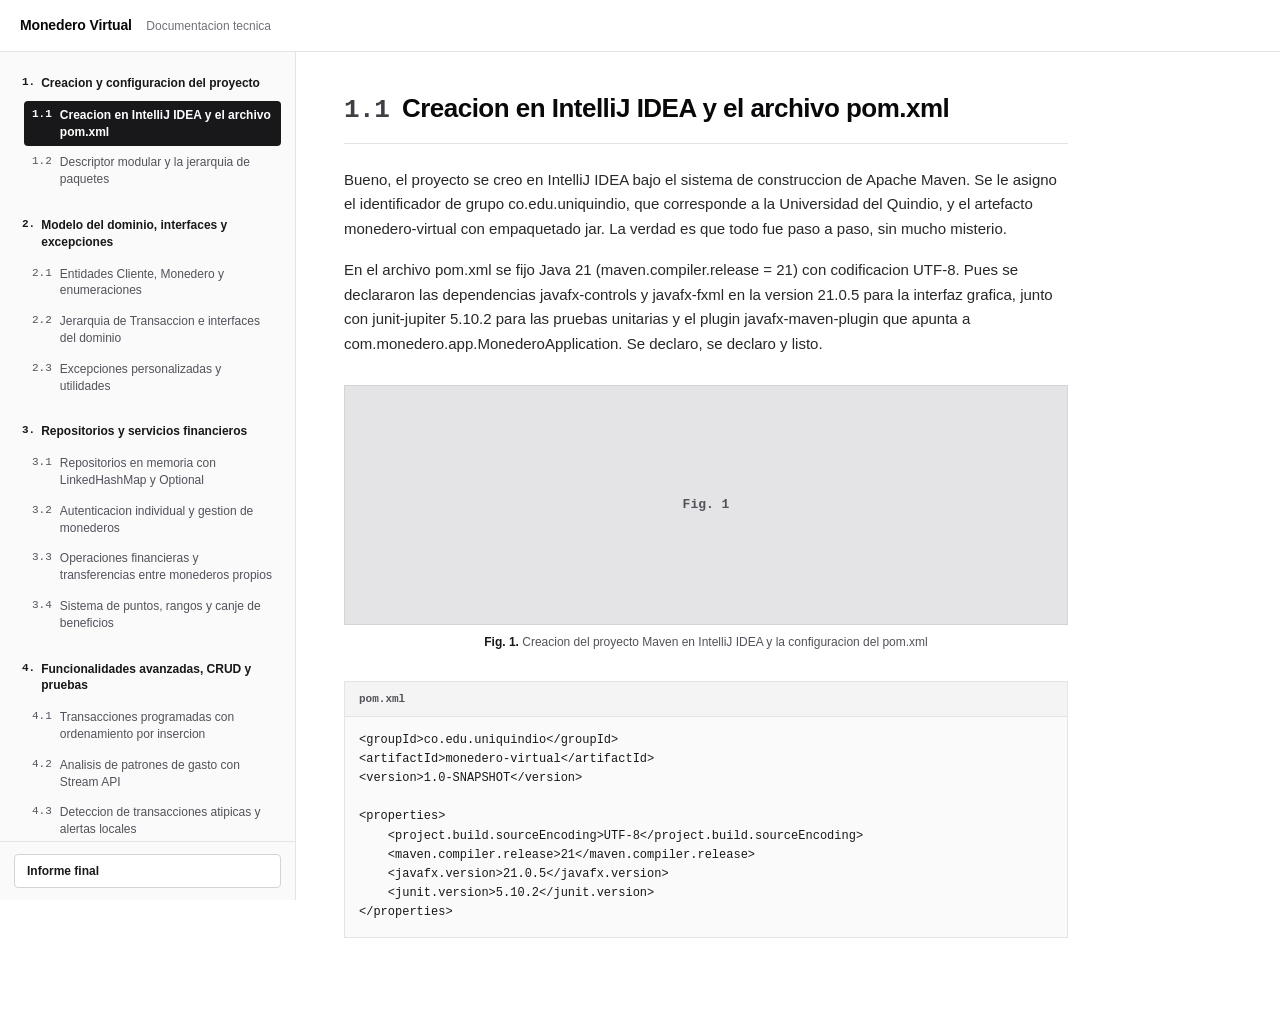
==== commit 252e95ec: "Correccion enlaces" ====
--- a/index.html
+++ b/index.html
@@ -788,4 +788,49 @@
             <h3>4. Polimorfismo</h3>
             <p>Se empleo para tratar instancias concretas de distintas subclases o implementaciones a traves de un tipo padre o interfaz comun, resolviendo en tiempo de ejecucion el comportamiento especifico. Pues eso, que un mismo metodo se comporta distinto segun quien lo llame.</p>
             <ul>
-              <li>En TransaccionService.revertirTransaccion
+              <li>En TransaccionService.revertirTransaccion(), el metodo invoca transaccion.revertir() sobre una referencia de tipo Transaccion; en tiempo de ejecucion se ejecuta la reversion especifica de Deposito, Retiro o Transferencia.</li>
+<li>En InMemoryTransaccionRepository.obtenerPorCliente(), cada transaccion evalua t.involucraCliente(clienteId) segun sus propios monederos involucrados.</li>
+<li>En PuntosService.calcularPuntos(Transaccion), un unico metodo recibe cualquier subclase de Transaccion e invoca obtenerTipo() y obtenerClientePrincipal() sin duplicar logica por cada tipo.</li>
+            </ul>
+            <div class="code-box">
+                    <div class="code-header">src/main/java/com/monedero/service/TransaccionService.java</div>
+                    <pre><code>public void revertirTransaccion(UUID transaccionId) {
+    Transaccion transaccion = transaccionRepository.buscarPorId(transaccionId)
+            .orElseThrow(() -&gt; new EntidadNoEncontradaException(&quot;Transaccion no encontrada.&quot;));
+    transaccion.revertir();
+    transaccionRepository.guardar(transaccion);
+    puntosService.revertirPuntosDeTransaccion(transaccion);
+}</code></pre>
+                  </div>
+          </div>
+      </div>
+    </section>
+  
+    </main>
+  </div>
+  <script>
+    (function () {
+      var buttons = document.querySelectorAll("[data-target]");
+      var panels = document.querySelectorAll(".doc-panel");
+      function activar(id) {
+        for (var i = 0; i < panels.length; i++) {
+          panels[i].classList.toggle("active", panels[i].id === id);
+        }
+        for (var j = 0; j < buttons.length; j++) {
+          var b = buttons[j];
+          if (b.classList.contains("nav-sub") || b.classList.contains("btn-informe")) {
+            b.classList.toggle("active", b.getAttribute("data-target") === id);
+          }
+        }
+        window.scrollTo({ top: 0 });
+      }
+      for (var k = 0; k < buttons.length; k++) {
+        buttons[k].addEventListener("click", function () {
+          activar(this.getAttribute("data-target"));
+        });
+      }
+      activar("sec-1-1");
+    })();
+  </script>
+</body>
+</html>
